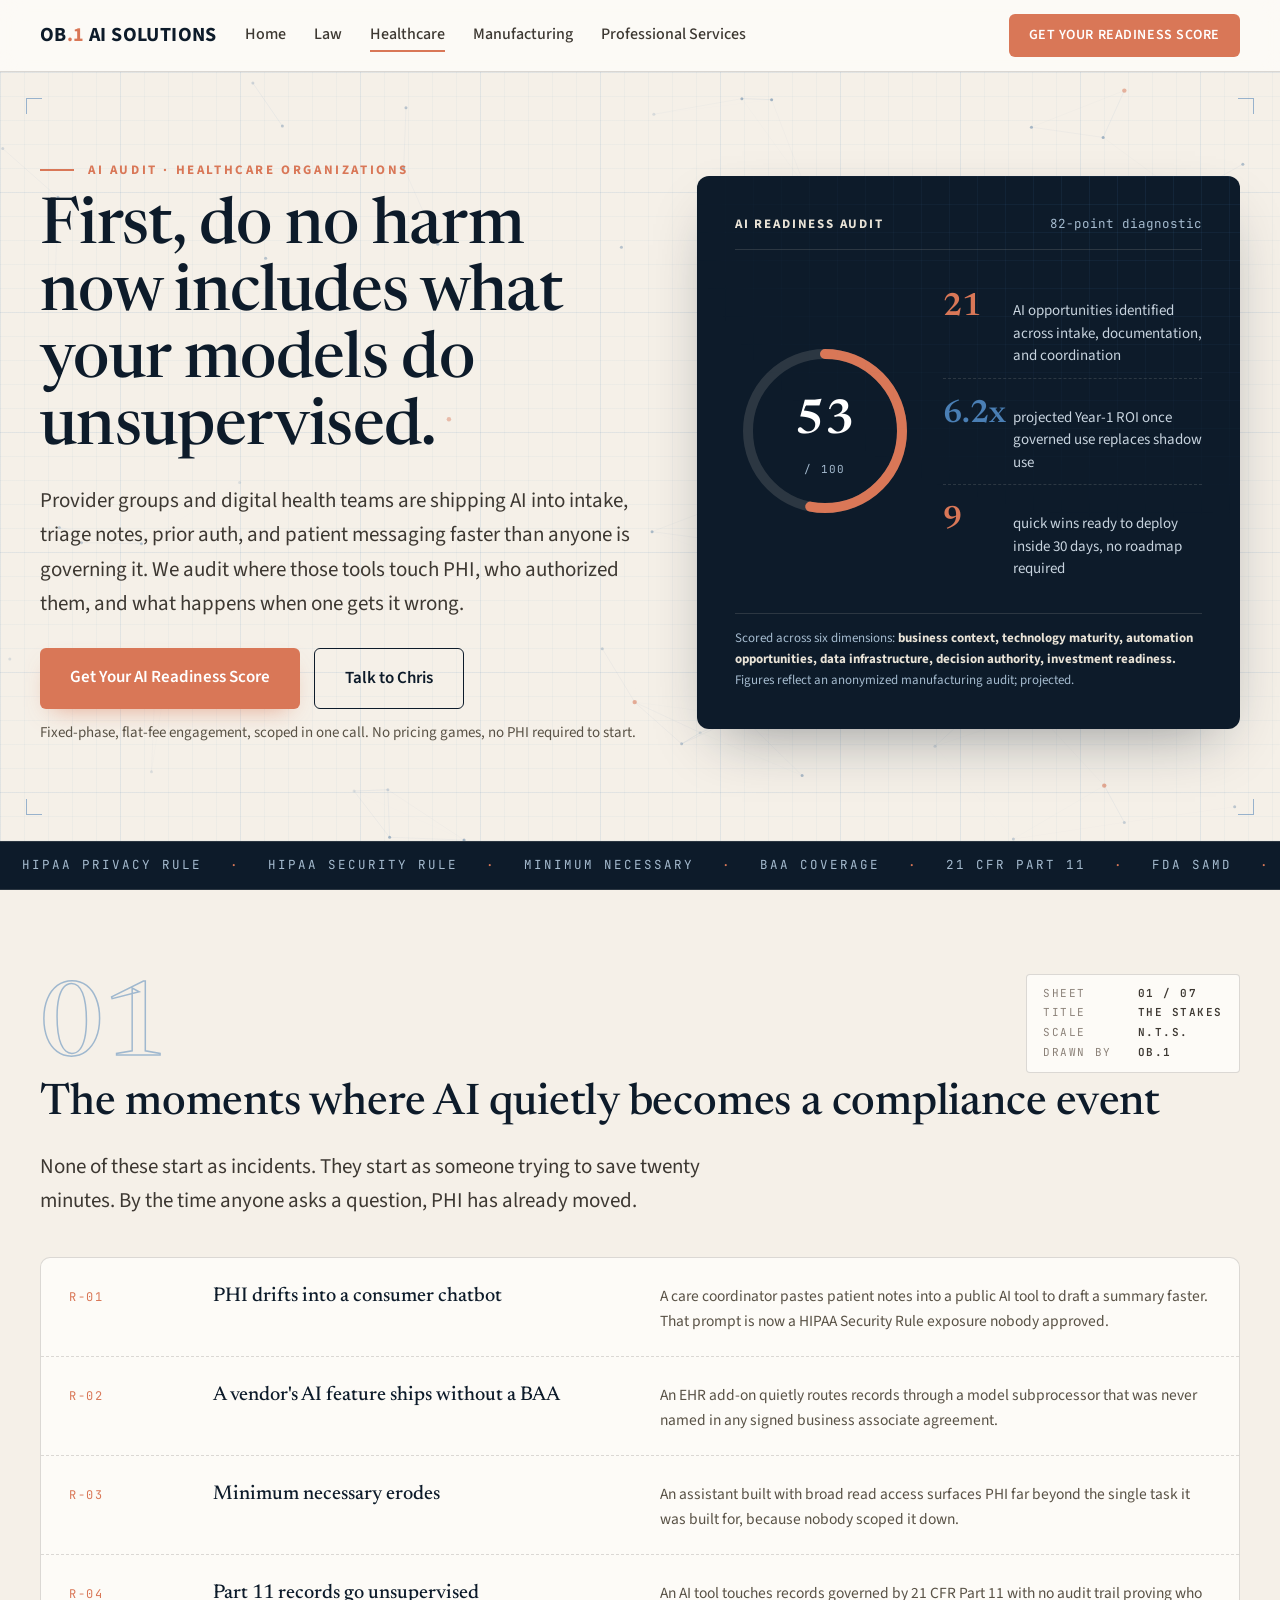
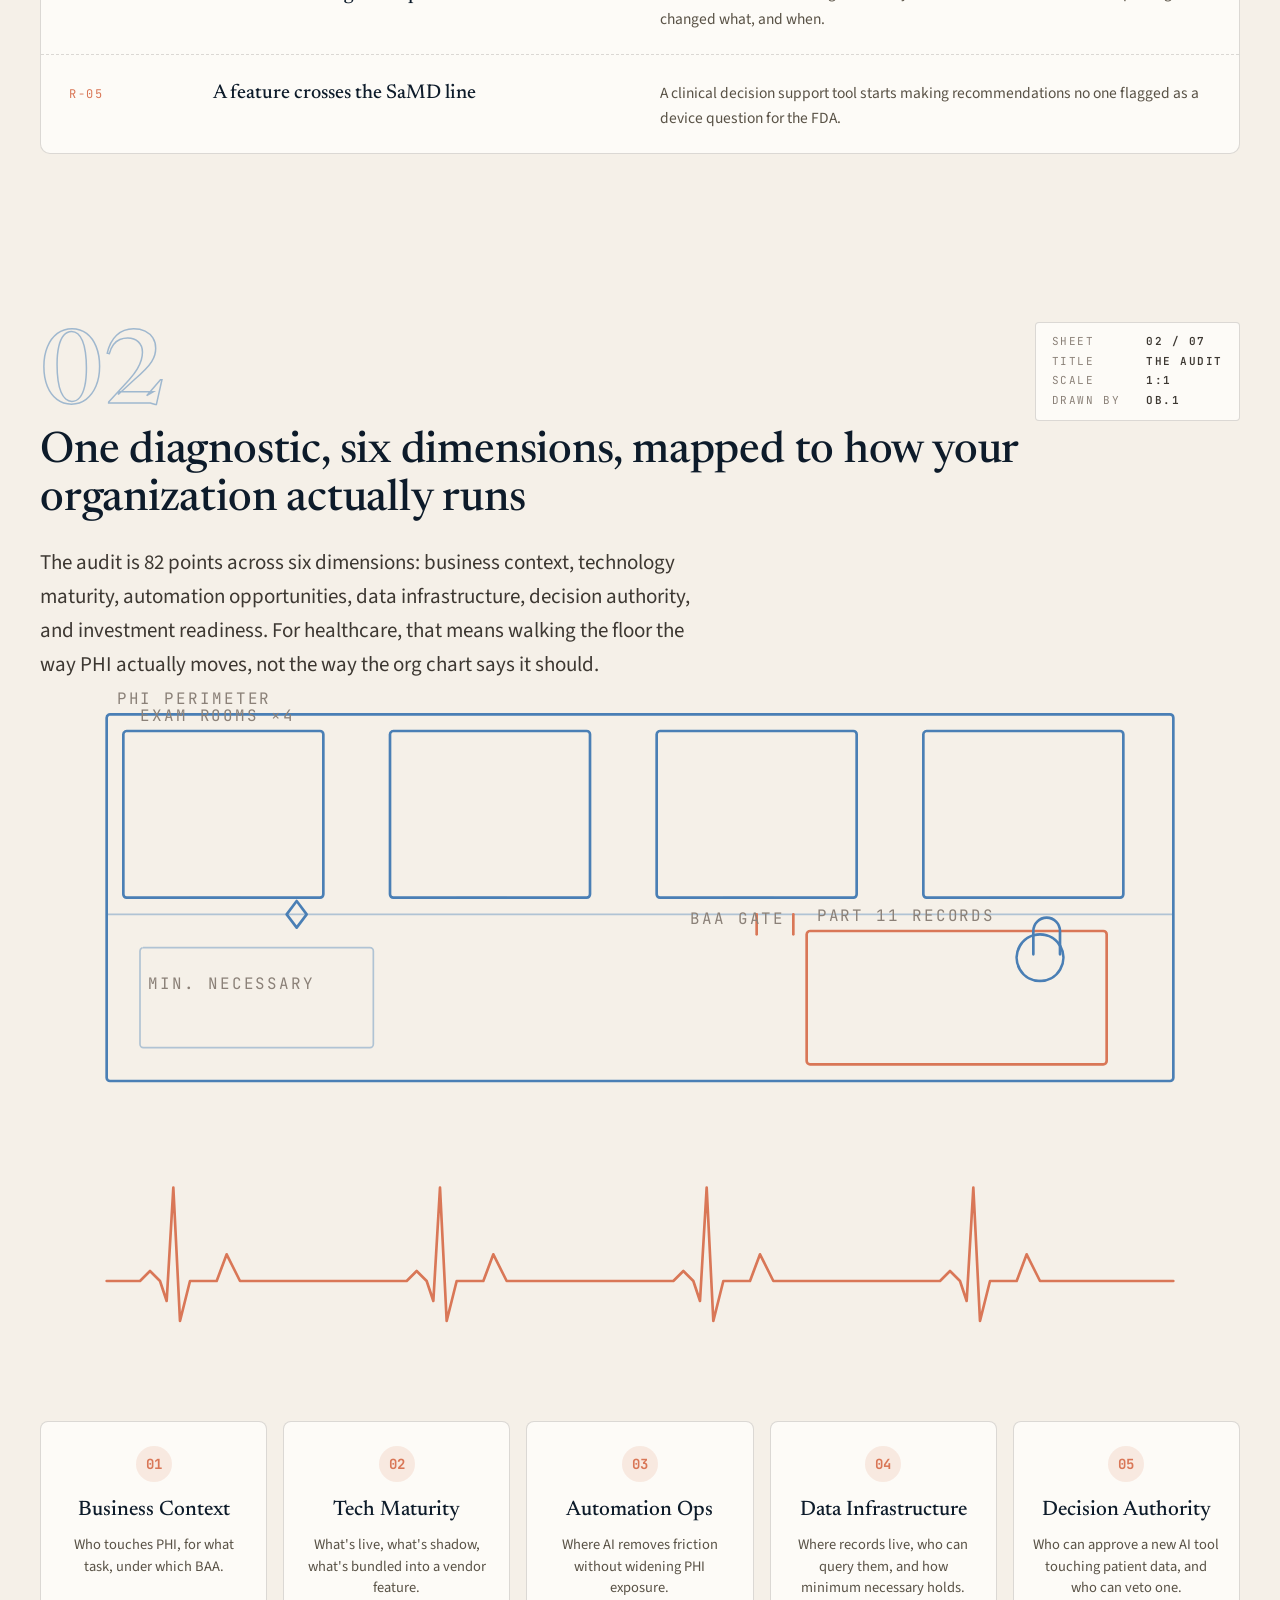
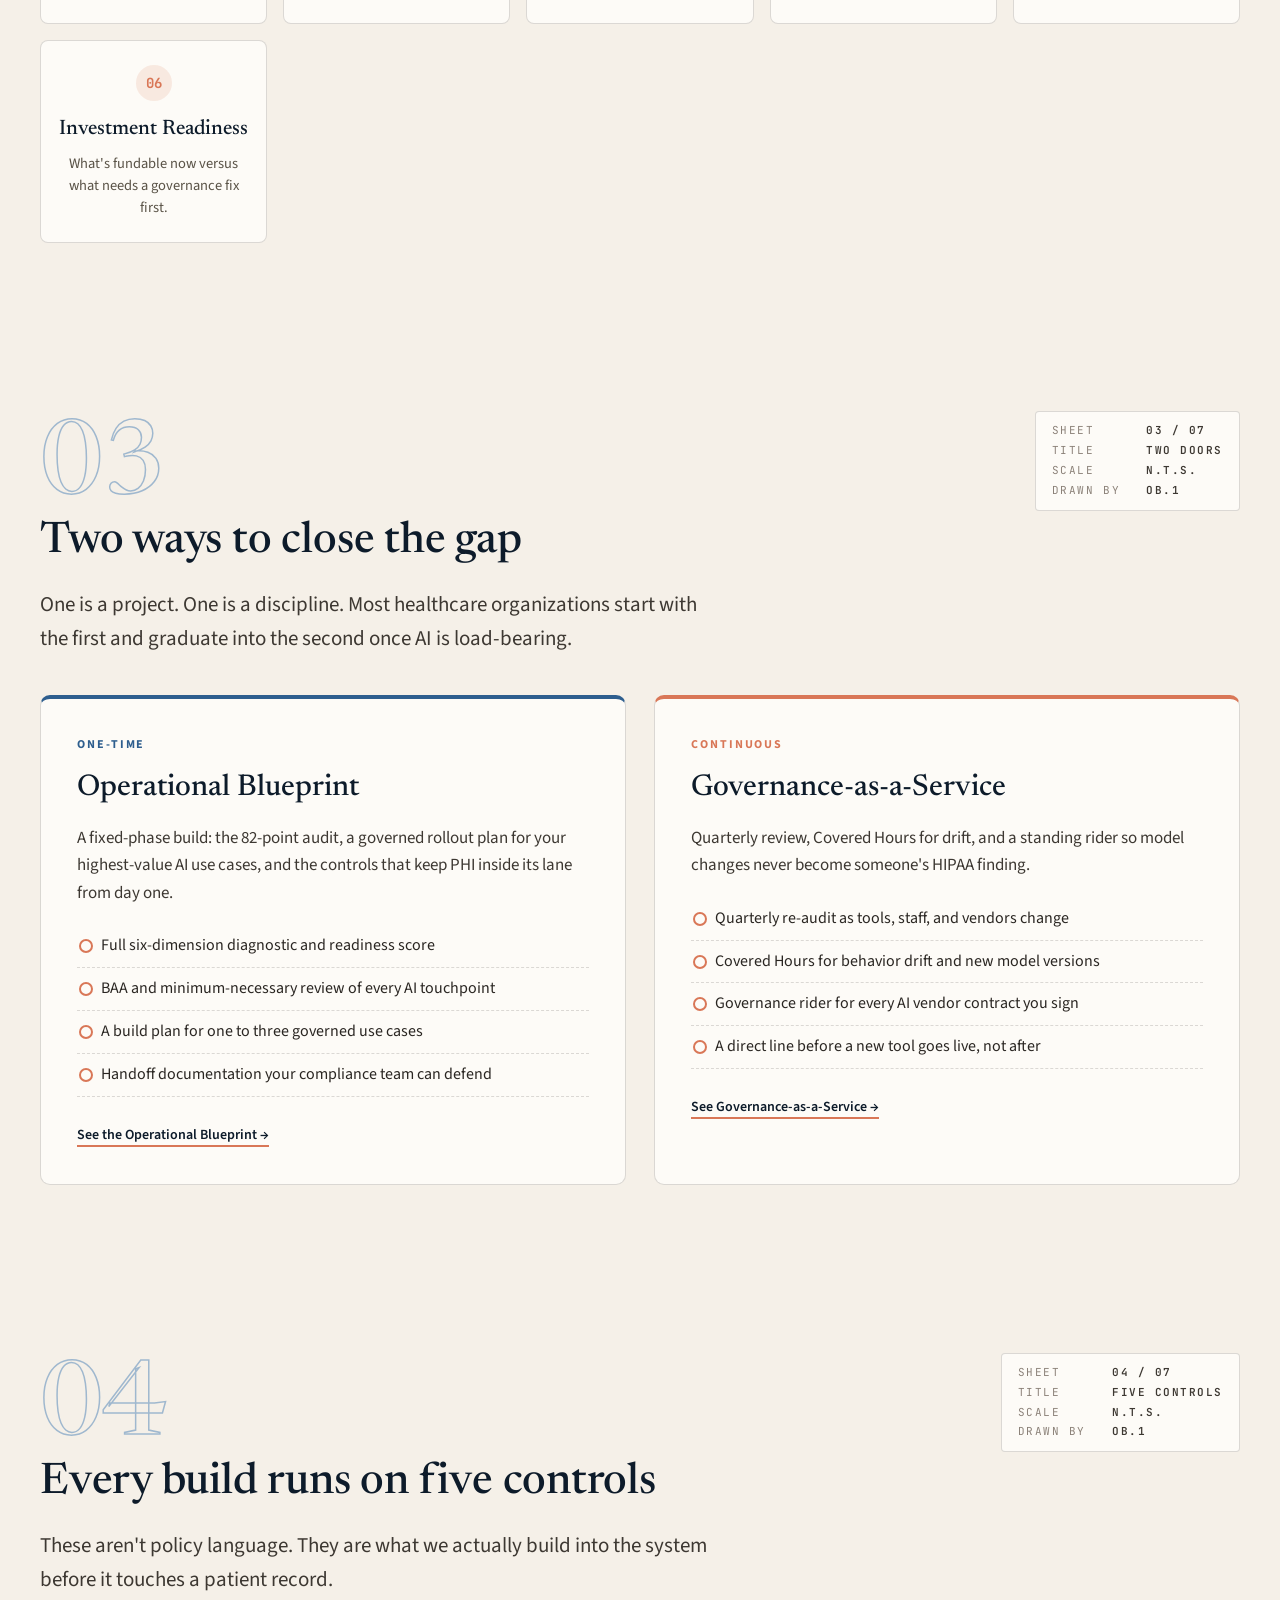
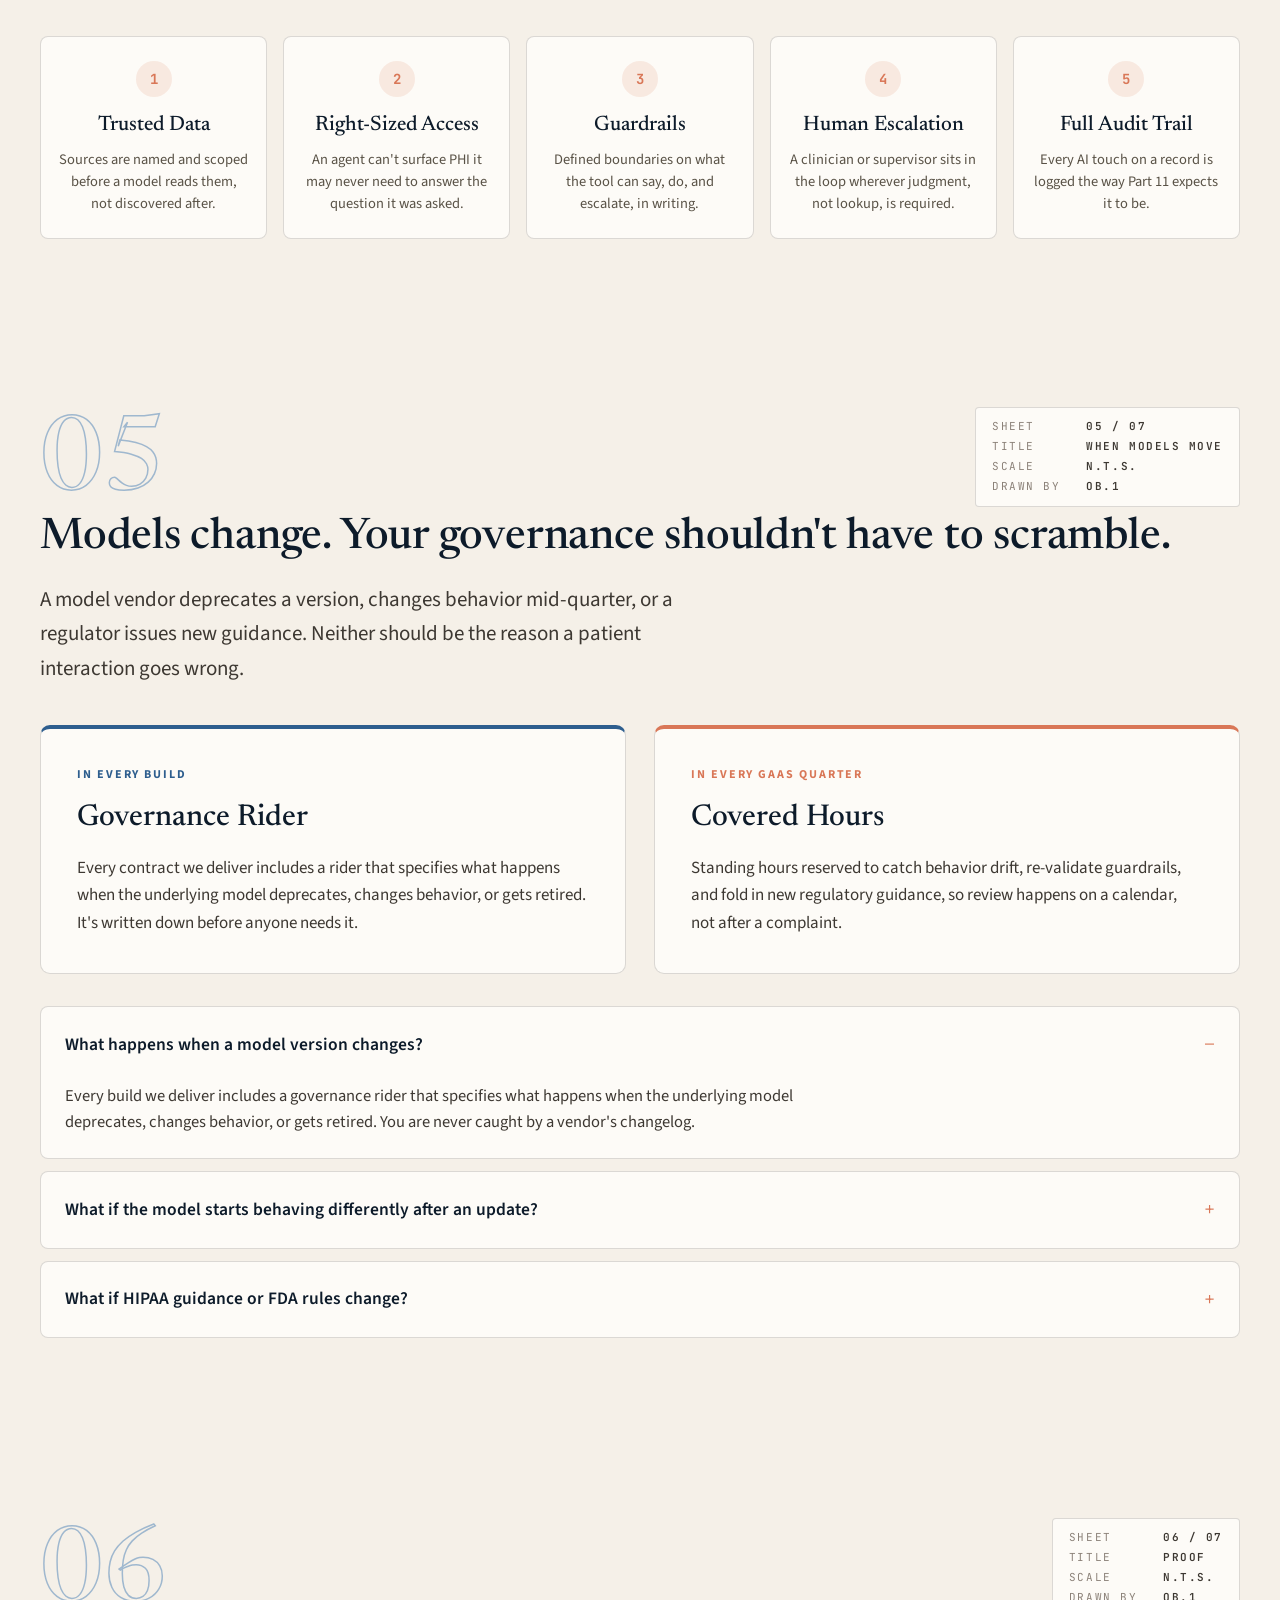
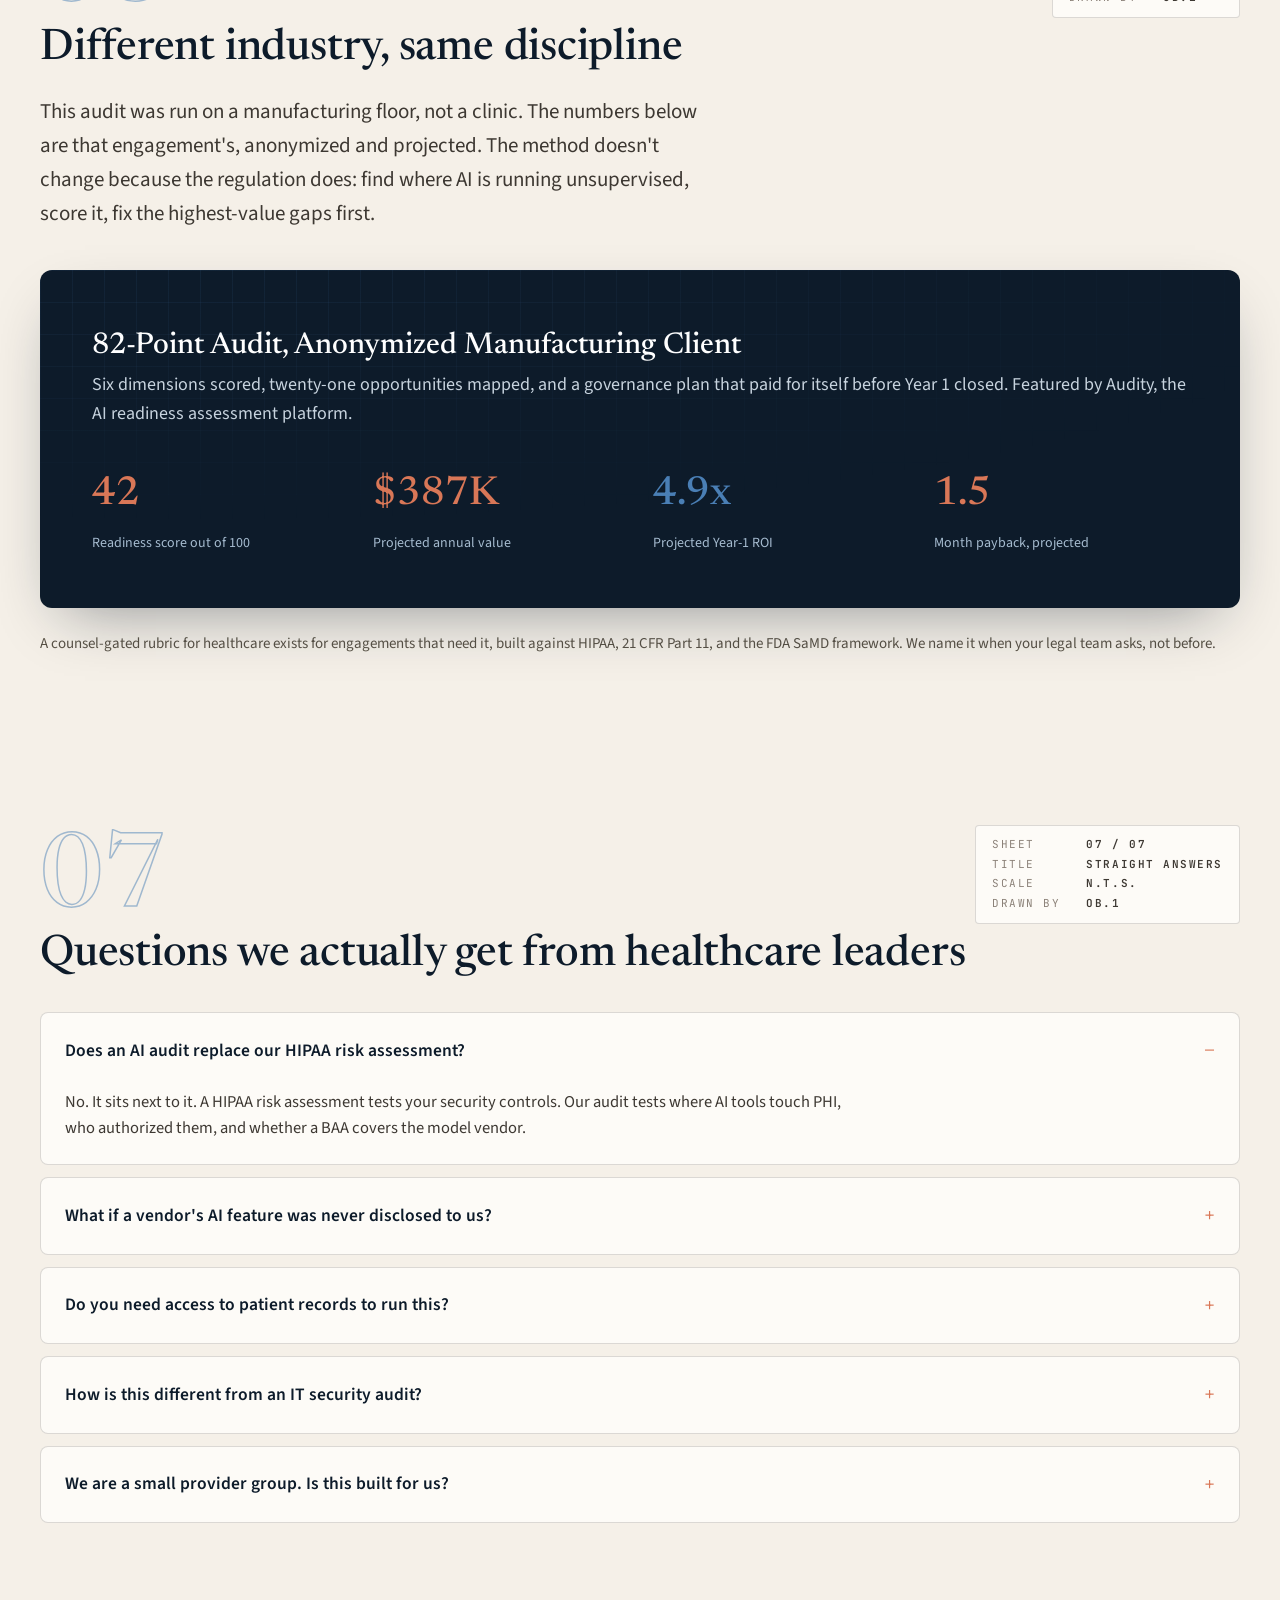
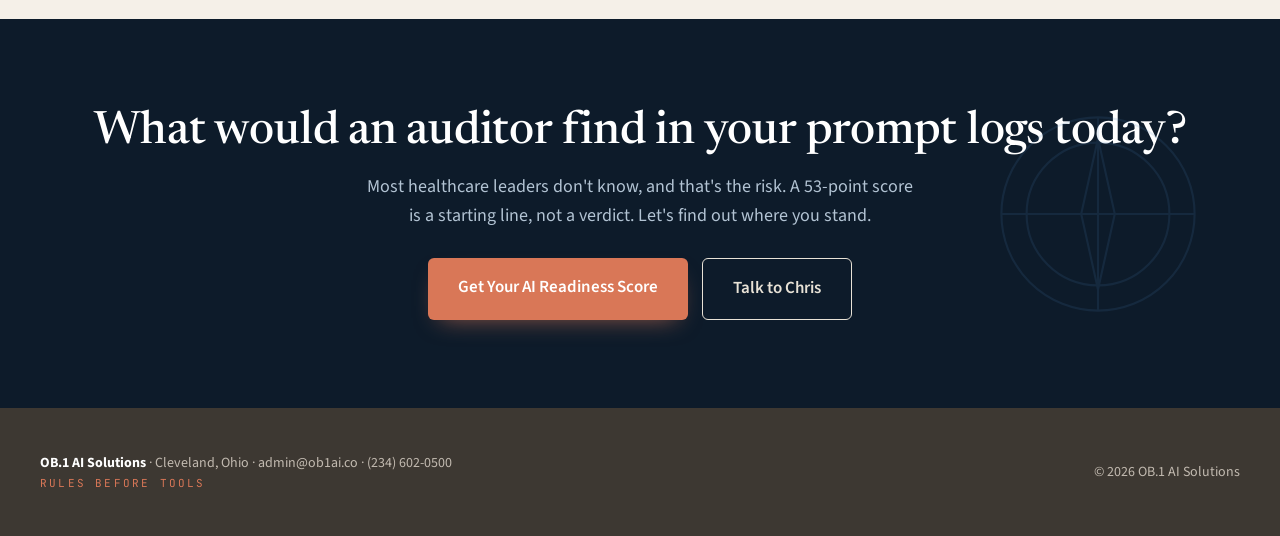
==== site/healthcare.html @ 87b061ee "Add manufacturing and healthcare vertical pages (in progress) Co-Authored-By: Claude Fable 5 <norepl" ====
<!DOCTYPE html>
<html lang="en">
<head>
<meta charset="UTF-8">
<meta name="viewport" content="width=device-width, initial-scale=1">
<title>AI Audit for Healthcare Organizations | OB.1 AI Solutions · Rules Before Tools</title>
<meta name="description" content="AI audit for healthcare organizations and digital health teams. A HIPAA-aware governance diagnostic that finds where AI touches PHI before regulators do.">
<link rel="canonical" href="https://ob1ai.co/healthcare">
<meta property="og:title" content="AI Audit for Healthcare Organizations | OB.1 AI Solutions">
<meta property="og:description" content="A HIPAA-aware AI governance diagnostic for provider groups and digital health teams. Rules before tools.">
<meta property="og:type" content="website">
<meta property="og:url" content="https://ob1ai.co/healthcare">
<meta name="twitter:card" content="summary">
<meta name="twitter:title" content="AI Audit for Healthcare Organizations | OB.1 AI Solutions">
<meta name="twitter:description" content="A HIPAA-aware AI governance diagnostic for provider groups and digital health teams. Rules before tools.">
<link rel="preconnect" href="https://fonts.googleapis.com">
<link rel="preconnect" href="https://fonts.gstatic.com" crossorigin>
<link href="https://fonts.googleapis.com/css2?family=Source+Sans+3:wght@400;500;600;700&family=Newsreader:ital,opsz,wght@0,6..72,400;0,6..72,500;0,6..72,600;1,6..72,400&family=JetBrains+Mono:wght@400;500&display=swap" rel="stylesheet">
<link rel="stylesheet" href="css/ob1.css">
<noscript><style>.reveal{opacity:1;transform:none}</style></noscript>
<script type="application/ld+json">
{
  "@context": "https://schema.org",
  "@type": "ProfessionalService",
  "name": "OB.1 AI Solutions",
  "description": "AI governance audits and Governance-as-a-Service for healthcare organizations, provider groups, and digital health companies.",
  "url": "https://ob1ai.co/healthcare",
  "email": "admin@ob1ai.co",
  "telephone": "+1-234-602-0500",
  "address": {
    "@type": "PostalAddress",
    "addressLocality": "Cleveland",
    "addressRegion": "OH",
    "addressCountry": "US"
  },
  "areaServed": ["Ohio", "United States"],
  "slogan": "Rules Before Tools"
}
</script>
<script type="application/ld+json">
{
  "@context": "https://schema.org",
  "@type": "FAQPage",
  "mainEntity": [
    {
      "@type": "Question",
      "name": "Does an AI audit replace our HIPAA risk assessment?",
      "acceptedAnswer": {
        "@type": "Answer",
        "text": "No. It sits next to it. A HIPAA risk assessment tests your security controls. Our audit tests where AI tools touch PHI, who authorized them, and whether a BAA covers the model vendor."
      }
    },
    {
      "@type": "Question",
      "name": "What if a vendor's AI feature was never disclosed to us?",
      "acceptedAnswer": {
        "@type": "Answer",
        "text": "More common than you would think. The audit maps every AI touchpoint in your stack, including features bundled into tools you already pay for, so you can see what needs a BAA and what needs to be turned off."
      }
    },
    {
      "@type": "Question",
      "name": "Do you need access to patient records to run this?",
      "acceptedAnswer": {
        "@type": "Answer",
        "text": "No. The audit reviews systems, contracts, and workflows, not patient data itself. Nothing PHI-bearing crosses into our process."
      }
    },
    {
      "@type": "Question",
      "name": "How is this different from an IT security audit?",
      "acceptedAnswer": {
        "@type": "Answer",
        "text": "IT security asks if your systems are locked down. This asks a narrower question: where is AI operating inside those systems, under whose authority, and what happens when it is wrong."
      }
    },
    {
      "@type": "Question",
      "name": "We are a small provider group. Is this built for us?",
      "acceptedAnswer": {
        "@type": "Answer",
        "text": "Yes. Most of our healthcare clients are provider groups and digital health teams under 300 people, not hospital systems. The scope adjusts to your footprint."
      }
    },
    {
      "@type": "Question",
      "name": "What happens when a model version changes?",
      "acceptedAnswer": {
        "@type": "Answer",
        "text": "Every build we deliver includes a governance rider that specifies what happens when the underlying model deprecates, changes behavior, or gets retired. You are never caught by a vendor's changelog."
      }
    },
    {
      "@type": "Question",
      "name": "What if the model starts behaving differently after an update?",
      "acceptedAnswer": {
        "@type": "Answer",
        "text": "Covered Hours are built into every Governance-as-a-Service quarter. Behavior drift gets caught in scheduled review, not by a patient complaint."
      }
    },
    {
      "@type": "Question",
      "name": "What if HIPAA guidance or FDA rules change?",
      "acceptedAnswer": {
        "@type": "Answer",
        "text": "Regulatory shifts, an OCR bulletin, a new FDA SaMD clarification, get folded into your next review cycle so your controls stay current without a special engagement."
      }
    }
  ]
}
</script>
</head>
<body>

<nav class="ob1">
  <div class="wrap">
    <a href="/" class="logo">OB<span>.1</span> AI SOLUTIONS</a>
    <a href="/" class="nl">Home</a>
    <a href="/law" class="nl">Law</a>
    <a href="/healthcare" class="nl" aria-current="page">Healthcare</a>
    <a href="/manufacturing" class="nl">Manufacturing</a>
    <a href="/professional-services" class="nl">Professional Services</a>
    <a href="https://ob1ai.co/services" class="cta">GET YOUR READINESS SCORE</a>
  </div>
</nav>

<div class="rail">
  <a href="#s1" aria-label="The Stakes"></a>
  <a href="#s2" aria-label="The Audit"></a>
  <a href="#s3" aria-label="Two Doors"></a>
  <a href="#s4" aria-label="Five Controls"></a>
  <a href="#s5" aria-label="When Models Move"></a>
  <a href="#s6" aria-label="Proof"></a>
  <a href="#s7" aria-label="Straight Answers"></a>
</div>

<header class="hero grid-bg" id="top">
  <canvas class="hero-canvas" data-density="1"></canvas>
  <div class="cropmarks" aria-hidden="true"><i></i><i></i><i></i><i></i></div>
  <div class="wrap">
    <div class="reveal">
      <div class="eyebrow">AI Audit · Healthcare Organizations</div>
      <h1>First, do no harm now includes what your models do unsupervised.</h1>
      <p class="lede">Provider groups and digital health teams are shipping AI into intake, triage
      notes, prior auth, and patient messaging faster than anyone is governing it. We audit where
      those tools touch PHI, who authorized them, and what happens when one gets it wrong.</p>
      <div class="btn-row">
        <a href="https://ob1ai.co/services" class="btn btn-primary">Get Your AI Readiness Score</a>
        <a href="mailto:chris@ob1ai.co" class="btn btn-ghost">Talk to Chris</a>
      </div>
      <p class="micro">Fixed-phase, flat-fee engagement, scoped in one call. No pricing games, no PHI required to start.</p>
    </div>
    <div class="tilt-wrap reveal d2">
      <div class="scorecard tilt">
        <div class="tilt-inner-pop">
          <div class="sc-head">
            <b>AI Readiness Audit</b>
            <span>82-point diagnostic</span>
          </div>
          <div class="dial-row">
            <div class="dial">
              <svg viewBox="0 0 180 180" width="180" height="180">
                <circle cx="90" cy="90" r="77" fill="none" stroke="rgba(232,226,214,.14)" stroke-width="10"></circle>
                <circle class="dial-arc" data-score="53" cx="90" cy="90" r="77" fill="none" stroke="#D97757" stroke-width="10" stroke-linecap="round"></circle>
              </svg>
              <div class="num"><b>53</b><i>/ 100</i></div>
            </div>
            <div class="findings">
              <div class="finding"><b data-count="21">0</b><span>AI opportunities identified across intake, documentation, and coordination</span></div>
              <div class="finding blue"><b data-count="6.2" data-decimals="1" data-suffix="x">0</b><span>projected Year-1 ROI once governed use replaces shadow use</span></div>
              <div class="finding"><b data-count="9">0</b><span>quick wins ready to deploy inside 30 days, no roadmap required</span></div>
            </div>
          </div>
          <div class="sc-foot">Scored across six dimensions: <b>business context, technology maturity,
          automation opportunities, data infrastructure, decision authority, investment readiness.</b>
          Figures reflect an anonymized manufacturing audit; projected.</div>
        </div>
      </div>
    </div>
  </div>
</header>

<div class="ticker">
  <div class="ticker-track">
    <div class="ticker-seq">
      <span>HIPAA PRIVACY RULE</span><em>·</em>
      <span>HIPAA SECURITY RULE</span><em>·</em>
      <span>MINIMUM NECESSARY</span><em>·</em>
      <span>BAA COVERAGE</span><em>·</em>
      <span>21 CFR PART 11</span><em>·</em>
      <span>FDA SaMD</span><em>·</em>
      <span>OCR ENFORCEMENT</span><em>·</em>
      <span>PATIENT TRUST</span><em>·</em>
    </div>
    <div class="ticker-seq">
      <span>HIPAA PRIVACY RULE</span><em>·</em>
      <span>HIPAA SECURITY RULE</span><em>·</em>
      <span>MINIMUM NECESSARY</span><em>·</em>
      <span>BAA COVERAGE</span><em>·</em>
      <span>21 CFR PART 11</span><em>·</em>
      <span>FDA SaMD</span><em>·</em>
      <span>OCR ENFORCEMENT</span><em>·</em>
      <span>PATIENT TRUST</span><em>·</em>
    </div>
  </div>
</div>

<section id="s1">
  <div class="wrap">
    <div class="sheet-head reveal">
      <div>
        <div class="sheet-no">01</div>
      </div>
      <div class="titleblock">
        <span>SHEET</span><b>01 / 07</b>
        <span>TITLE</span><b>THE STAKES</b>
        <span>SCALE</span><b>N.T.S.</b>
        <span>DRAWN BY</span><b>OB.1</b>
      </div>
    </div>
    <h2 class="reveal">The moments where AI quietly becomes a compliance event</h2>
    <p class="lede reveal d1">None of these start as incidents. They start as someone trying to save
    twenty minutes. By the time anyone asks a question, PHI has already moved.</p>
    <div class="ledger reveal d2">
      <div class="ledger-row">
        <span class="no">R-01</span>
        <b>PHI drifts into a consumer chatbot</b>
        <span>A care coordinator pastes patient notes into a public AI tool to draft a summary faster. That prompt is now a HIPAA Security Rule exposure nobody approved.</span>
      </div>
      <div class="ledger-row">
        <span class="no">R-02</span>
        <b>A vendor's AI feature ships without a BAA</b>
        <span>An EHR add-on quietly routes records through a model subprocessor that was never named in any signed business associate agreement.</span>
      </div>
      <div class="ledger-row">
        <span class="no">R-03</span>
        <b>Minimum necessary erodes</b>
        <span>An assistant built with broad read access surfaces PHI far beyond the single task it was built for, because nobody scoped it down.</span>
      </div>
      <div class="ledger-row">
        <span class="no">R-04</span>
        <b>Part 11 records go unsupervised</b>
        <span>An AI tool touches records governed by 21 CFR Part 11 with no audit trail proving who changed what, and when.</span>
      </div>
      <div class="ledger-row">
        <span class="no">R-05</span>
        <b>A feature crosses the SaMD line</b>
        <span>A clinical decision support tool starts making recommendations no one flagged as a device question for the FDA.</span>
      </div>
    </div>
  </div>
</section>

<section id="s2">
  <div class="wrap">
    <div class="sheet-head reveal">
      <div><div class="sheet-no">02</div></div>
      <div class="titleblock">
        <span>SHEET</span><b>02 / 07</b>
        <span>TITLE</span><b>THE AUDIT</b>
        <span>SCALE</span><b>1:1</b>
        <span>DRAWN BY</span><b>OB.1</b>
      </div>
    </div>
    <h2 class="reveal">One diagnostic, six dimensions, mapped to how your organization actually runs</h2>
    <p class="lede reveal d1">The audit is 82 points across six dimensions: business context,
    technology maturity, automation opportunities, data infrastructure, decision authority, and
    investment readiness. For healthcare, that means walking the floor the way PHI actually moves,
    not the way the org chart says it should.</p>

    <div class="schematic reveal d2" aria-hidden="true" role="img" aria-label="Blueprint diagram of a clinic ward with exam rooms, a records room, a BAA gate, and a continuous patient vitals trace">
      <svg viewBox="0 0 720 420" width="720" height="420">
        <rect class="draw" x="40" y="20" width="640" height="220" rx="2"></rect>
        <line class="draw faint" x1="40" y1="140" x2="680" y2="140"></line>

        <rect class="draw" x="50" y="30" width="120" height="100" rx="2"></rect>
        <rect class="draw" x="210" y="30" width="120" height="100" rx="2"></rect>
        <rect class="draw" x="370" y="30" width="120" height="100" rx="2"></rect>
        <rect class="draw" x="530" y="30" width="120" height="100" rx="2"></rect>

        <line class="draw faint" x1="90" y1="130" x2="120" y2="130"></line>
        <line class="draw faint" x1="250" y1="130" x2="280" y2="130"></line>
        <line class="draw faint" x1="410" y1="130" x2="440" y2="130"></line>
        <line class="draw faint" x1="570" y1="130" x2="600" y2="130"></line>

        <rect class="draw faint" x="60" y="160" width="140" height="60" rx="2"></rect>
        <rect class="draw o" x="460" y="150" width="180" height="80" rx="2"></rect>

        <line class="draw o" x1="430" y1="140" x2="430" y2="152"></line>
        <line class="draw o" x1="452" y1="140" x2="452" y2="152"></line>

        <path class="draw" d="M600,180 a14,14 0 1,1 0.01,0"></path>
        <path class="draw" d="M596,180 v-14 a8,8 0 0,1 16,0 v14" transform="translate(0,-16)"></path>

        <path class="draw" d="M148,140 l6,-8 6,8 -6,8 z"></path>

        <path class="draw o" d="M40,360 L60,360 L66,354 L72,360 L76,372 L80,304 L84,384 L90,360 L106,360 L112,344 L120,360 L200,360
          L220,360 L226,354 L232,360 L236,372 L240,304 L244,384 L250,360 L266,360 L272,344 L280,360 L360,360
          L380,360 L386,354 L392,360 L396,372 L400,304 L404,384 L410,360 L426,360 L432,344 L440,360 L520,360
          L540,360 L546,354 L552,360 L556,372 L560,304 L564,384 L570,360 L586,360 L592,344 L600,360 L680,360"></path>

        <text x="46" y="14">PHI PERIMETER</text>
        <text x="60" y="24">EXAM ROOMS ×4</text>
        <text x="65" y="185">MIN. NECESSARY</text>
        <text x="390" y="146">BAA GATE</text>
        <text x="466" y="144">PART 11 RECORDS</text>
        <text x="40" y="398">CONTINUOUS PATIENT DATA TRACE</text>
      </svg>
    </div>

    <div class="controls reveal d3">
      <div class="control"><div class="dot">01</div><b>Business Context</b><span>Who touches PHI, for what task, under which BAA.</span></div>
      <div class="control"><div class="dot">02</div><b>Tech Maturity</b><span>What's live, what's shadow, what's bundled into a vendor feature.</span></div>
      <div class="control"><div class="dot">03</div><b>Automation Ops</b><span>Where AI removes friction without widening PHI exposure.</span></div>
      <div class="control"><div class="dot">04</div><b>Data Infrastructure</b><span>Where records live, who can query them, and how minimum necessary holds.</span></div>
      <div class="control"><div class="dot">05</div><b>Decision Authority</b><span>Who can approve a new AI tool touching patient data, and who can veto one.</span></div>
      <div class="control"><div class="dot">06</div><b>Investment Readiness</b><span>What's fundable now versus what needs a governance fix first.</span></div>
    </div>
  </div>
</section>

<section id="s3">
  <div class="wrap">
    <div class="sheet-head reveal">
      <div><div class="sheet-no">03</div></div>
      <div class="titleblock">
        <span>SHEET</span><b>03 / 07</b>
        <span>TITLE</span><b>TWO DOORS</b>
        <span>SCALE</span><b>N.T.S.</b>
        <span>DRAWN BY</span><b>OB.1</b>
      </div>
    </div>
    <h2 class="reveal">Two ways to close the gap</h2>
    <p class="lede reveal d1">One is a project. One is a discipline. Most healthcare organizations
    start with the first and graduate into the second once AI is load-bearing.</p>
    <div class="doors reveal d2">
      <div class="door">
        <div class="tag">One-Time</div>
        <h3>Operational Blueprint</h3>
        <p>A fixed-phase build: the 82-point audit, a governed rollout plan for your highest-value AI
        use cases, and the controls that keep PHI inside its lane from day one.</p>
        <ul>
          <li>Full six-dimension diagnostic and readiness score</li>
          <li>BAA and minimum-necessary review of every AI touchpoint</li>
          <li>A build plan for one to three governed use cases</li>
          <li>Handoff documentation your compliance team can defend</li>
        </ul>
        <a href="https://ob1ai.co/services" class="more">See the Operational Blueprint →</a>
      </div>
      <div class="door gaas">
        <div class="tag">Continuous</div>
        <h3>Governance-as-a-Service</h3>
        <p>Quarterly review, Covered Hours for drift, and a standing rider so model changes never
        become someone's HIPAA finding.</p>
        <ul>
          <li>Quarterly re-audit as tools, staff, and vendors change</li>
          <li>Covered Hours for behavior drift and new model versions</li>
          <li>Governance rider for every AI vendor contract you sign</li>
          <li>A direct line before a new tool goes live, not after</li>
        </ul>
        <a href="https://ob1ai.co/services" class="more">See Governance-as-a-Service →</a>
      </div>
    </div>
  </div>
</section>

<section id="s4">
  <div class="wrap">
    <div class="sheet-head reveal">
      <div><div class="sheet-no">04</div></div>
      <div class="titleblock">
        <span>SHEET</span><b>04 / 07</b>
        <span>TITLE</span><b>FIVE CONTROLS</b>
        <span>SCALE</span><b>N.T.S.</b>
        <span>DRAWN BY</span><b>OB.1</b>
      </div>
    </div>
    <h2 class="reveal">Every build runs on five controls</h2>
    <p class="lede reveal d1">These aren't policy language. They are what we actually build into the
    system before it touches a patient record.</p>
    <div class="controls reveal d2">
      <div class="control"><div class="dot">1</div><b>Trusted Data</b><span>Sources are named and scoped before a model reads them, not discovered after.</span></div>
      <div class="control"><div class="dot">2</div><b>Right-Sized Access</b><span>An agent can't surface PHI it may never need to answer the question it was asked.</span></div>
      <div class="control"><div class="dot">3</div><b>Guardrails</b><span>Defined boundaries on what the tool can say, do, and escalate, in writing.</span></div>
      <div class="control"><div class="dot">4</div><b>Human Escalation</b><span>A clinician or supervisor sits in the loop wherever judgment, not lookup, is required.</span></div>
      <div class="control"><div class="dot">5</div><b>Full Audit Trail</b><span>Every AI touch on a record is logged the way Part 11 expects it to be.</span></div>
    </div>
  </div>
</section>

<section id="s5">
  <div class="wrap">
    <div class="sheet-head reveal">
      <div><div class="sheet-no">05</div></div>
      <div class="titleblock">
        <span>SHEET</span><b>05 / 07</b>
        <span>TITLE</span><b>WHEN MODELS MOVE</b>
        <span>SCALE</span><b>N.T.S.</b>
        <span>DRAWN BY</span><b>OB.1</b>
      </div>
    </div>
    <h2 class="reveal">Models change. Your governance shouldn't have to scramble.</h2>
    <p class="lede reveal d1">A model vendor deprecates a version, changes behavior mid-quarter, or
    a regulator issues new guidance. Neither should be the reason a patient interaction goes wrong.</p>
    <div class="doors reveal d2">
      <div class="door">
        <div class="tag">In Every Build</div>
        <h3>Governance Rider</h3>
        <p>Every contract we deliver includes a rider that specifies what happens when the
        underlying model deprecates, changes behavior, or gets retired. It's written down before
        anyone needs it.</p>
      </div>
      <div class="door gaas">
        <div class="tag">In Every GaaS Quarter</div>
        <h3>Covered Hours</h3>
        <p>Standing hours reserved to catch behavior drift, re-validate guardrails, and fold in new
        regulatory guidance, so review happens on a calendar, not after a complaint.</p>
      </div>
    </div>
    <div class="reveal d3" style="margin-top:32px">
      <details class="faq" open>
        <summary>What happens when a model version changes?</summary>
        <p>Every build we deliver includes a governance rider that specifies what happens when the
        underlying model deprecates, changes behavior, or gets retired. You are never caught by a
        vendor's changelog.</p>
      </details>
      <details class="faq">
        <summary>What if the model starts behaving differently after an update?</summary>
        <p>Covered Hours are built into every Governance-as-a-Service quarter. Behavior drift gets
        caught in scheduled review, not by a patient complaint.</p>
      </details>
      <details class="faq">
        <summary>What if HIPAA guidance or FDA rules change?</summary>
        <p>Regulatory shifts, an OCR bulletin, a new FDA SaMD clarification, get folded into your
        next review cycle so your controls stay current without a special engagement.</p>
      </details>
    </div>
  </div>
</section>

<section id="s6">
  <div class="wrap">
    <div class="sheet-head reveal">
      <div><div class="sheet-no">06</div></div>
      <div class="titleblock">
        <span>SHEET</span><b>06 / 07</b>
        <span>TITLE</span><b>PROOF</b>
        <span>SCALE</span><b>N.T.S.</b>
        <span>DRAWN BY</span><b>OB.1</b>
      </div>
    </div>
    <h2 class="reveal">Different industry, same discipline</h2>
    <p class="lede reveal d1">This audit was run on a manufacturing floor, not a clinic. The
    numbers below are that engagement's, anonymized and projected. The method doesn't change
    because the regulation does: find where AI is running unsupervised, score it, fix the highest-value gaps first.</p>
    <div class="case-panel reveal d2">
      <div class="grid-veil" aria-hidden="true"></div>
      <h3>82-Point Audit, Anonymized Manufacturing Client</h3>
      <p>Six dimensions scored, twenty-one opportunities mapped, and a governance plan that paid
      for itself before Year 1 closed. Featured by Audity, the AI readiness assessment platform.</p>
      <div class="case-stats">
        <div><b data-count="53">0</b><span>Readiness score out of 100</span></div>
        <div><b data-count="487" data-prefix="$" data-suffix="K">0</b><span>Projected annual value</span></div>
        <div class="bl"><b data-count="6.2" data-decimals="1" data-suffix="x">0</b><span>Projected Year-1 ROI</span></div>
        <div><b data-count="1.9" data-decimals="1">0</b><span>Month payback, projected</span></div>
      </div>
    </div>
    <p class="micro reveal d3" style="margin-top:24px">A counsel-gated rubric for healthcare exists
    for engagements that need it, built against HIPAA, 21 CFR Part 11, and the FDA SaMD framework.
    We name it when your legal team asks, not before.</p>
  </div>
</section>

<section id="s7">
  <div class="wrap">
    <div class="sheet-head reveal">
      <div><div class="sheet-no">07</div></div>
      <div class="titleblock">
        <span>SHEET</span><b>07 / 07</b>
        <span>TITLE</span><b>STRAIGHT ANSWERS</b>
        <span>SCALE</span><b>N.T.S.</b>
        <span>DRAWN BY</span><b>OB.1</b>
      </div>
    </div>
    <h2 class="reveal">Questions we actually get from healthcare leaders</h2>
    <div class="reveal d1" style="margin-top:32px">
      <details class="faq" open>
        <summary>Does an AI audit replace our HIPAA risk assessment?</summary>
        <p>No. It sits next to it. A HIPAA risk assessment tests your security controls. Our audit
        tests where AI tools touch PHI, who authorized them, and whether a BAA covers the model
        vendor.</p>
      </details>
      <details class="faq">
        <summary>What if a vendor's AI feature was never disclosed to us?</summary>
        <p>More common than you would think. The audit maps every AI touchpoint in your stack,
        including features bundled into tools you already pay for, so you can see what needs a BAA
        and what needs to be turned off.</p>
      </details>
      <details class="faq">
        <summary>Do you need access to patient records to run this?</summary>
        <p>No. The audit reviews systems, contracts, and workflows, not patient data itself.
        Nothing PHI-bearing crosses into our process.</p>
      </details>
      <details class="faq">
        <summary>How is this different from an IT security audit?</summary>
        <p>IT security asks if your systems are locked down. This asks a narrower question: where
        is AI operating inside those systems, under whose authority, and what happens when it is
        wrong.</p>
      </details>
      <details class="faq">
        <summary>We are a small provider group. Is this built for us?</summary>
        <p>Yes. Most of our healthcare clients are provider groups and digital health teams under
        300 people, not hospital systems. The scope adjusts to your footprint.</p>
      </details>
    </div>
  </div>
</section>

<section class="cta-band grid-bg on-dark">
  <svg class="compass" viewBox="0 0 100 100" aria-hidden="true">
    <circle cx="50" cy="50" r="46" fill="none" stroke="#4A7FB5" stroke-width="1"></circle>
    <circle cx="50" cy="50" r="34" fill="none" stroke="#4A7FB5" stroke-width="1"></circle>
    <line x1="50" y1="4" x2="50" y2="96" stroke="#4A7FB5" stroke-width="1"></line>
    <line x1="4" y1="50" x2="96" y2="50" stroke="#4A7FB5" stroke-width="1"></line>
    <path d="M50,14 L58,50 L50,86 L42,50 Z" fill="none" stroke="#4A7FB5" stroke-width="1"></path>
  </svg>
  <div class="wrap">
    <h2 class="reveal">What would an auditor find in your prompt logs today?</h2>
    <p class="reveal d1">Most healthcare leaders don't know, and that's the risk. A 53-point score
    is a starting line, not a verdict. Let's find out where you stand.</p>
    <div class="btn-row reveal d2">
      <a href="https://ob1ai.co/services" class="btn btn-primary">Get Your AI Readiness Score</a>
      <a href="mailto:chris@ob1ai.co" class="btn btn-ghost">Talk to Chris</a>
    </div>
  </div>
</section>

<footer class="ob1">
  <div class="wrap">
    <div>
      <b>OB.1 AI Solutions</b> · Cleveland, Ohio · <a href="mailto:admin@ob1ai.co">admin@ob1ai.co</a> · <a href="tel:+12346020500">(234) 602-0500</a>
      <div class="foot-tag">RULES BEFORE TOOLS</div>
    </div>
    <div>© 2026 OB.1 AI Solutions</div>
  </div>
</footer>

<script src="js/ob1.js" defer></script>
</body>
</html>
---- site/css/ob1.css ----
/* ==========================================================================
   OB.1 AI SOLUTIONS · Architectural Blueprint Design System · v1.0
   Vertical landing pages: Law · Professional Services · Manufacturing · Healthcare
   Canvas: parchment. Structure: blueprint navy. Accent: sunset orange (<=15%).
   Type: Newsreader (display serif) · Source Sans 3 (UI/body) · JetBrains Mono (drafting annotations)
   ========================================================================== */

:root{
  --parchment:#F5F0E8;
  --paper:#FDFBF7;
  --cream:#E8DFD0;
  --navy:#0D1B2A;
  --navy-2:#1B3A5C;
  --blue:#2E5E8E;
  --line:#4A7FB5;
  --orange:#D97757;
  --amber:#E09070;
  --charcoal:#3D3832;
  --stone:#8B8178;
  --ink:#2A2622;
  --hairline:rgba(61,56,50,.18);
  --hairline-d:rgba(232,226,214,.14);
  --t-on-navy:#E8E2D6;
  --t-on-navy-dim:#a5bbcf;
  --serif:'Newsreader',Georgia,serif;
  --sans:'Source Sans 3','Helvetica Neue',Arial,sans-serif;
  --mono:'JetBrains Mono','Fira Code',Consolas,monospace;
  --shadow-card:0 24px 60px -24px rgba(13,27,42,.45);
  --shadow-soft:0 2px 8px rgba(13,27,42,.12);
  --ease-out:cubic-bezier(.2,.7,.2,1);
  --maxw:1280px;
}

*{margin:0;padding:0;box-sizing:border-box}
html{scroll-behavior:smooth}
body{
  font-family:var(--sans);
  background:var(--parchment);
  color:var(--ink);
  line-height:1.62;
  font-size:18px;
  overflow-x:hidden;
  -webkit-font-smoothing:antialiased;
}
img,svg,canvas{max-width:100%;display:block}
a{color:inherit}
::selection{background:rgba(217,119,87,.28)}

.serif{font-family:var(--serif)}
.mono{font-family:var(--mono)}
.wrap{max-width:var(--maxw);margin:0 auto;padding:0 40px}

/* Blueprint grid canvases -------------------------------------------------- */
.grid-bg{
  background-image:
    linear-gradient(rgba(74,127,181,.07) 1px,transparent 1px),
    linear-gradient(90deg,rgba(74,127,181,.07) 1px,transparent 1px),
    linear-gradient(rgba(74,127,181,.045) 1px,transparent 1px),
    linear-gradient(90deg,rgba(74,127,181,.045) 1px,transparent 1px);
  background-size:120px 120px,120px 120px,24px 24px,24px 24px;
}
.dark .grid-bg,.grid-bg.dark{
  background-image:
    linear-gradient(rgba(74,127,181,.14) 1px,transparent 1px),
    linear-gradient(90deg,rgba(74,127,181,.14) 1px,transparent 1px),
    linear-gradient(rgba(74,127,181,.07) 1px,transparent 1px),
    linear-gradient(90deg,rgba(74,127,181,.07) 1px,transparent 1px);
  background-size:120px 120px,120px 120px,24px 24px,24px 24px;
}

/* Type scale --------------------------------------------------------------- */
.eyebrow{
  color:var(--orange);font-size:13px;font-weight:700;letter-spacing:.2em;
  text-transform:uppercase;margin-bottom:14px;display:flex;align-items:center;gap:14px;
}
.eyebrow::before{content:"";width:34px;height:2px;background:var(--orange);flex:none}
h1{font-family:var(--serif);font-weight:500;font-size:clamp(40px,5vw,64px);line-height:1.05;color:var(--navy);letter-spacing:-.01em}
h2{font-family:var(--serif);font-weight:500;font-size:clamp(30px,3.4vw,44px);line-height:1.1;color:var(--navy);margin-bottom:14px;letter-spacing:-.005em}
h3{font-family:var(--serif);font-weight:500;color:var(--navy)}
.lede{font-size:21px;color:var(--charcoal);max-width:680px;margin-top:20px}
.micro{font-size:15px;color:#595246;margin-top:12px}
.dim{font-family:var(--mono);font-size:11.5px;letter-spacing:.1em;color:var(--stone);text-transform:uppercase}

/* Nav ---------------------------------------------------------------------- */
nav.ob1{
  background:rgba(253,251,247,.88);backdrop-filter:blur(12px);-webkit-backdrop-filter:blur(12px);
  border-bottom:1px solid var(--hairline);padding:14px 0;position:sticky;top:0;z-index:90;
}
nav.ob1 .wrap{display:flex;align-items:center;gap:28px}
.logo{font-weight:700;font-size:20px;letter-spacing:.02em;color:var(--navy);text-decoration:none}
.logo span{color:var(--orange)}
nav.ob1 a.nl{color:var(--charcoal);text-decoration:none;font-size:16px;font-weight:500;position:relative}
nav.ob1 a.nl:after{content:"";position:absolute;left:0;bottom:-4px;width:0;height:2px;background:var(--orange);transition:width .28s var(--ease-out)}
nav.ob1 a.nl:hover:after,nav.ob1 a.nl[aria-current]:after{width:100%}
nav.ob1 .cta{margin-left:auto;background:var(--orange);color:#fff;padding:10px 20px;border-radius:6px;font-weight:600;font-size:14px;text-decoration:none;letter-spacing:.04em;transition:background .2s,transform .2s}
nav.ob1 .cta:hover{background:#c4633f;transform:translateY(-1px)}

/* Buttons ------------------------------------------------------------------ */
.btn{display:inline-block;text-decoration:none;font-weight:600;font-size:17px;padding:16px 30px;border-radius:6px;transition:transform .22s var(--ease-out),background .2s,box-shadow .22s}
.btn-primary{background:var(--orange);color:#fff;box-shadow:0 10px 24px -12px rgba(217,119,87,.7)}
.btn-primary:hover{background:#c4633f;transform:translateY(-2px);box-shadow:0 16px 30px -12px rgba(217,119,87,.75)}
.btn-ghost{border:1.5px solid var(--navy);color:var(--navy)}
.btn-ghost:hover{background:rgba(13,27,42,.05);transform:translateY(-2px)}
.on-dark .btn-ghost{border-color:var(--t-on-navy);color:var(--t-on-navy)}
.on-dark .btn-ghost:hover{background:rgba(232,226,214,.08)}
.btn-row{display:flex;gap:14px;margin-top:28px;flex-wrap:wrap}

/* Sections & sheet title-blocks ------------------------------------------- */
section{padding:84px 0;position:relative}
.sheet-head{display:flex;align-items:flex-end;justify-content:space-between;gap:24px;margin-bottom:8px}
.sheet-no{
  font-family:var(--serif);font-weight:500;font-size:clamp(64px,8vw,110px);line-height:.8;
  color:transparent;-webkit-text-stroke:1.5px rgba(74,127,181,.5);user-select:none;flex:none;
}
.dark .sheet-no,.on-dark .sheet-no{-webkit-text-stroke:1.5px rgba(232,226,214,.28)}
.titleblock{
  font-family:var(--mono);font-size:11px;letter-spacing:.14em;text-transform:uppercase;
  color:var(--stone);border:1px solid var(--hairline);border-radius:4px;padding:10px 16px;
  display:grid;grid-template-columns:auto auto;gap:2px 26px;background:var(--paper);
}
.titleblock b{color:var(--charcoal);font-weight:600}
.on-dark .titleblock{border-color:var(--hairline-d);background:rgba(232,226,214,.05);color:var(--t-on-navy-dim)}
.on-dark .titleblock b{color:var(--t-on-navy)}

/* Hero --------------------------------------------------------------------- */
.hero{padding:88px 0 96px;position:relative;overflow:hidden}
.hero .wrap{display:grid;grid-template-columns:1.05fr .95fr;gap:56px;align-items:center;position:relative;z-index:2}
.hero-canvas{position:absolute;inset:0;z-index:1;pointer-events:none}

/* Crop marks (drafting sheet corners) */
.cropmarks{position:absolute;inset:26px;pointer-events:none;z-index:1}
.cropmarks i{position:absolute;width:16px;height:16px;border-color:rgba(74,127,181,.55);border-style:solid;border-width:0}
.cropmarks i:nth-child(1){top:0;left:0;border-top-width:1.5px;border-left-width:1.5px}
.cropmarks i:nth-child(2){top:0;right:0;border-top-width:1.5px;border-right-width:1.5px}
.cropmarks i:nth-child(3){bottom:0;left:0;border-bottom-width:1.5px;border-left-width:1.5px}
.cropmarks i:nth-child(4){bottom:0;right:0;border-bottom-width:1.5px;border-right-width:1.5px}

/* Tilt cards (3D) ---------------------------------------------------------- */
.tilt-wrap{perspective:1200px}
.tilt{transform-style:preserve-3d;transition:transform .5s var(--ease-out);will-change:transform}
.tilt .tilt-inner-pop{transform:translateZ(28px)}

/* Scorecard ---------------------------------------------------------------- */
.scorecard{background:var(--navy);border-radius:12px;padding:38px;color:var(--t-on-navy);box-shadow:var(--shadow-card);position:relative;overflow:hidden}
.scorecard::after{content:"";position:absolute;inset:0;pointer-events:none;background:
  linear-gradient(rgba(74,127,181,.12) 1px,transparent 1px),
  linear-gradient(90deg,rgba(74,127,181,.12) 1px,transparent 1px);
  background-size:28px 28px;mask-image:radial-gradient(120% 90% at 80% 0%,#000 0%,transparent 70%)}
.sc-head{display:flex;justify-content:space-between;align-items:baseline;border-bottom:1px solid var(--hairline-d);padding-bottom:14px;margin-bottom:22px;position:relative;z-index:2}
.sc-head b{font-size:13px;letter-spacing:.14em;text-transform:uppercase}
.sc-head span{font-size:12.5px;color:var(--t-on-navy-dim);font-family:var(--mono)}
.dial-row{display:flex;gap:28px;align-items:center;position:relative;z-index:2}
.dial{position:relative;width:180px;height:180px;flex:none}
.dial svg{transform:rotate(-90deg);overflow:visible}
.dial .num{position:absolute;inset:0;display:flex;flex-direction:column;align-items:center;justify-content:center}
.dial .num b{font-size:48px;font-family:var(--serif);font-weight:600;color:#fff}
.dial .num i{font-style:normal;font-size:11px;letter-spacing:.12em;color:var(--t-on-navy-dim);font-family:var(--mono)}
.findings{flex:1;display:flex;flex-direction:column}
.finding{display:flex;gap:14px;align-items:baseline;padding:10px 0;border-bottom:1px dashed var(--hairline-d)}
.finding:last-child{border-bottom:none}
.finding b{font-family:var(--serif);font-size:32px;font-weight:600;color:var(--orange);min-width:56px}
.finding.blue b{color:var(--line)}
.finding span{font-size:15px;color:#c7d3de;line-height:1.5}
.sc-foot{margin-top:22px;font-size:13px;color:var(--t-on-navy-dim);border-top:1px solid var(--hairline-d);padding-top:14px;position:relative;z-index:2}
.sc-foot b{color:var(--t-on-navy)}

/* Regulatory ticker -------------------------------------------------------- */
.ticker{background:var(--navy);color:var(--t-on-navy-dim);overflow:hidden;padding:13px 0;border-top:1px solid var(--hairline-d);border-bottom:1px solid var(--hairline-d)}
.ticker-track{display:flex;gap:0;width:max-content;animation:tick 46s linear infinite}
.ticker-seq{display:flex;align-items:center;white-space:nowrap;font-family:var(--mono);font-size:12.5px;letter-spacing:.16em;text-transform:uppercase}
.ticker-seq span{padding:0 22px}
.ticker-seq em{font-style:normal;color:var(--orange);padding:0 6px}
@keyframes tick{to{transform:translateX(-50%)}}
.ticker:hover .ticker-track{animation-play-state:paused}

/* Stat band ---------------------------------------------------------------- */
.stat-band{background:var(--navy);color:var(--t-on-navy);padding:48px 0}
.stat-band .wrap{display:grid;grid-template-columns:repeat(3,1fr);gap:32px;text-align:center}
.stat-band b{display:block;font-family:var(--serif);font-size:44px;font-weight:500;color:#fff}
.stat-band .u{color:var(--orange)}
.stat-band span{font-size:16px;color:#b2c3d3}

/* Cards / doors ------------------------------------------------------------ */
.doors{display:grid;grid-template-columns:1fr 1fr;gap:28px;margin-top:40px}
.door{background:var(--paper);border:1px solid var(--hairline);border-top:4px solid var(--blue);border-radius:10px;padding:36px;transition:transform .32s var(--ease-out),box-shadow .32s}
.door:hover{transform:translateY(-6px);box-shadow:0 30px 50px -30px rgba(13,27,42,.4)}
.door.gaas{border-top-color:var(--orange)}
.door .tag{font-size:12px;font-weight:700;letter-spacing:.16em;text-transform:uppercase;color:var(--blue)}
.door.gaas .tag{color:var(--orange)}
.door h3{font-size:30px;margin:10px 0 12px}
.door p{font-size:17px;color:var(--charcoal)}
.door ul{list-style:none;margin:18px 0 22px}
.door li{font-size:16px;padding:8px 0 8px 24px;position:relative;border-bottom:1px dashed var(--hairline)}
.door li::before{content:"";position:absolute;left:2px;top:14px;width:10px;height:10px;border:2px solid var(--orange);border-radius:50%}
.door a.more{color:var(--navy);font-weight:600;font-size:14px;text-decoration:none;border-bottom:2px solid var(--orange)}

/* Controls grid (agentic five) --------------------------------------------- */
.controls{display:grid;grid-template-columns:repeat(5,1fr);gap:16px;margin-top:40px}
.control{background:var(--paper);border:1px solid var(--hairline);border-radius:8px;padding:24px 18px;text-align:center;transition:transform .3s var(--ease-out),border-color .3s}
.control:hover{transform:translateY(-4px);border-color:rgba(217,119,87,.5)}
.control b{display:block;font-family:var(--serif);font-size:21px;font-weight:500;color:var(--navy);margin-bottom:6px}
.control span{font-size:14.5px;color:#595246;line-height:1.5;display:block}
.control .dot{width:36px;height:36px;margin:0 auto 12px;border-radius:50%;background:rgba(217,119,87,.14);display:flex;align-items:center;justify-content:center;color:var(--orange);font-weight:700;font-size:14px;font-family:var(--mono)}

/* Scope / audit ledger rows ------------------------------------------------ */
.ledger{margin-top:40px;border:1px solid var(--hairline);border-radius:10px;overflow:hidden;background:var(--paper)}
.ledger-row{display:grid;grid-template-columns:120px 1fr 1.3fr;gap:24px;padding:22px 28px;border-bottom:1px dashed var(--hairline);align-items:baseline}
.ledger-row:last-child{border-bottom:none}
.ledger-row:hover{background:rgba(74,127,181,.05)}
.ledger-row .no{font-family:var(--mono);font-size:12px;letter-spacing:.14em;color:var(--orange)}
.ledger-row b{font-family:var(--serif);font-size:20px;font-weight:500;color:var(--navy)}
.ledger-row span{font-size:15.5px;color:#595246}

/* Chips -------------------------------------------------------------------- */
.chips{display:flex;flex-wrap:wrap;gap:10px;margin-top:32px}
.chip{background:var(--paper);border:1px solid var(--hairline);border-radius:100px;padding:9px 18px;font-size:14.5px;font-weight:500;color:var(--navy)}
.chip small{color:#595246;font-weight:400}
.chip.hot{border-color:var(--orange);background:rgba(217,119,87,.08)}

/* Quotes / proof ----------------------------------------------------------- */
.quote{background:var(--paper);border:1px solid var(--hairline);border-radius:10px;padding:30px}
.quote p{font-family:var(--serif);font-size:22px;font-style:italic;color:var(--navy);line-height:1.45}

/* Dark proof panel (case study) -------------------------------------------- */
.case-panel{background:var(--navy);color:var(--t-on-navy);border-radius:12px;padding:52px;margin-top:40px;box-shadow:var(--shadow-card);position:relative;overflow:hidden}
.case-panel .grid-veil{position:absolute;inset:0;pointer-events:none;background:
  linear-gradient(rgba(74,127,181,.1) 1px,transparent 1px),linear-gradient(90deg,rgba(74,127,181,.1) 1px,transparent 1px);
  background-size:32px 32px;mask-image:radial-gradient(130% 100% at 15% 0%,#000,transparent 75%)}
.case-panel h3{color:#fff;font-size:30px}
.case-panel p{color:#c7d3de}
.case-stats{display:grid;grid-template-columns:repeat(4,1fr);gap:26px;margin-top:34px;position:relative;z-index:2}
.case-stats b{display:block;font-family:var(--serif);font-size:40px;font-weight:500;color:var(--orange)}
.case-stats .bl b{color:var(--line)}
.case-stats span{font-size:14px;color:var(--t-on-navy-dim)}

/* FAQ ----------------------------------------------------------------------- */
details.faq{background:var(--paper);border:1px solid var(--hairline);border-radius:8px;margin-bottom:12px;overflow:hidden}
details.faq summary{cursor:pointer;padding:20px 24px;font-weight:600;font-size:17.5px;color:var(--navy);list-style:none;display:flex;justify-content:space-between;align-items:center;gap:18px}
details.faq summary::-webkit-details-marker{display:none}
details.faq summary:after{content:"+";font-family:var(--serif);font-size:22px;color:var(--orange);flex:none}
details.faq[open] summary:after{content:"–"}
details.faq p{padding:0 24px 22px;font-size:16.5px;color:var(--charcoal);max-width:840px}

/* CTA band ------------------------------------------------------------------ */
.cta-band{background:var(--navy);color:#fff;text-align:center;padding:88px 0;position:relative;overflow:hidden}
.cta-band h2{color:#fff;font-size:clamp(32px,3.6vw,46px)}
.cta-band p{color:#b2c3d3;max-width:560px;margin:14px auto 0}
.cta-band .btn-row{justify-content:center}
.compass{position:absolute;right:6%;top:50%;width:210px;height:210px;margin-top:-105px;opacity:.14;animation:spin 70s linear infinite;pointer-events:none}
@keyframes spin{to{transform:rotate(360deg)}}

/* Footer -------------------------------------------------------------------- */
footer.ob1{background:var(--charcoal);color:#c2bab0;padding:44px 0;font-size:14px}
footer.ob1 .wrap{display:flex;justify-content:space-between;flex-wrap:wrap;gap:16px;align-items:center}
footer.ob1 b{color:#fff}
footer.ob1 a{color:#c2bab0;text-decoration:none}
footer.ob1 a:hover{color:#fff}
.foot-tag{font-family:var(--mono);font-size:11px;letter-spacing:.2em;text-transform:uppercase;color:var(--orange)}

/* Schematic (SVG blueprint drawings) ---------------------------------------- */
.schematic{position:relative}
.schematic svg{width:100%;height:auto}
.schematic .draw{fill:none;stroke:var(--line);stroke-width:1.6;stroke-linecap:round;stroke-linejoin:round}
.schematic .draw.o{stroke:var(--orange)}
.schematic .draw.faint{stroke:rgba(74,127,181,.4);stroke-width:1}
.schematic text{font-family:var(--mono);font-size:9.5px;letter-spacing:.12em;fill:var(--stone);text-transform:uppercase}
.schematic .lbl-o{fill:var(--orange)}
.on-dark .schematic .draw{stroke:#7fa8cd}
.on-dark .schematic text{fill:var(--t-on-navy-dim)}
/* draw-on-scroll: js sets stroke-dasharray/offset then animates */
.schematic .draw{transition:none}

/* Reveal engine ------------------------------------------------------------- */
.reveal{opacity:0;transform:translateY(26px);transition:opacity .8s var(--ease-out),transform .8s var(--ease-out)}
.reveal.on{opacity:1;transform:none}
.reveal.d1{transition-delay:.08s}.reveal.d2{transition-delay:.16s}.reveal.d3{transition-delay:.24s}
.reveal.d4{transition-delay:.32s}.reveal.d5{transition-delay:.4s}

/* Breadcrumb rail (vertical pages) ------------------------------------------ */
.rail{position:fixed;left:18px;top:50%;transform:translateY(-50%);z-index:80;display:flex;flex-direction:column;gap:14px}
.rail a{width:9px;height:9px;border-radius:50%;border:1.5px solid var(--stone);display:block;transition:background .25s,border-color .25s,transform .25s}
.rail a.on{background:var(--orange);border-color:var(--orange);transform:scale(1.25)}
@media(max-width:1360px){.rail{display:none}}

/* Responsive ---------------------------------------------------------------- */
@media(max-width:980px){
  .hero .wrap{grid-template-columns:1fr}
  .doors,.quotes{grid-template-columns:1fr}
  .controls{grid-template-columns:repeat(2,1fr)}
  .case-stats{grid-template-columns:repeat(2,1fr)}
  .ledger-row{grid-template-columns:70px 1fr;gap:10px}
  .ledger-row span{grid-column:2}
  .stat-band .wrap{grid-template-columns:1fr;gap:22px}
  .sheet-head{flex-direction:column;align-items:flex-start;gap:10px}
  .titleblock{display:none}
  nav.ob1 a.nl{display:none}
  .wrap{padding:0 22px}
  .compass{display:none}
}
@media(prefers-reduced-motion:reduce){
  *,*::before,*::after{animation-duration:.01ms!important;animation-iteration-count:1!important;transition-duration:.01ms!important}
  html{scroll-behavior:auto}
  .reveal{opacity:1;transform:none}
  .ticker-track{animation:none}
}
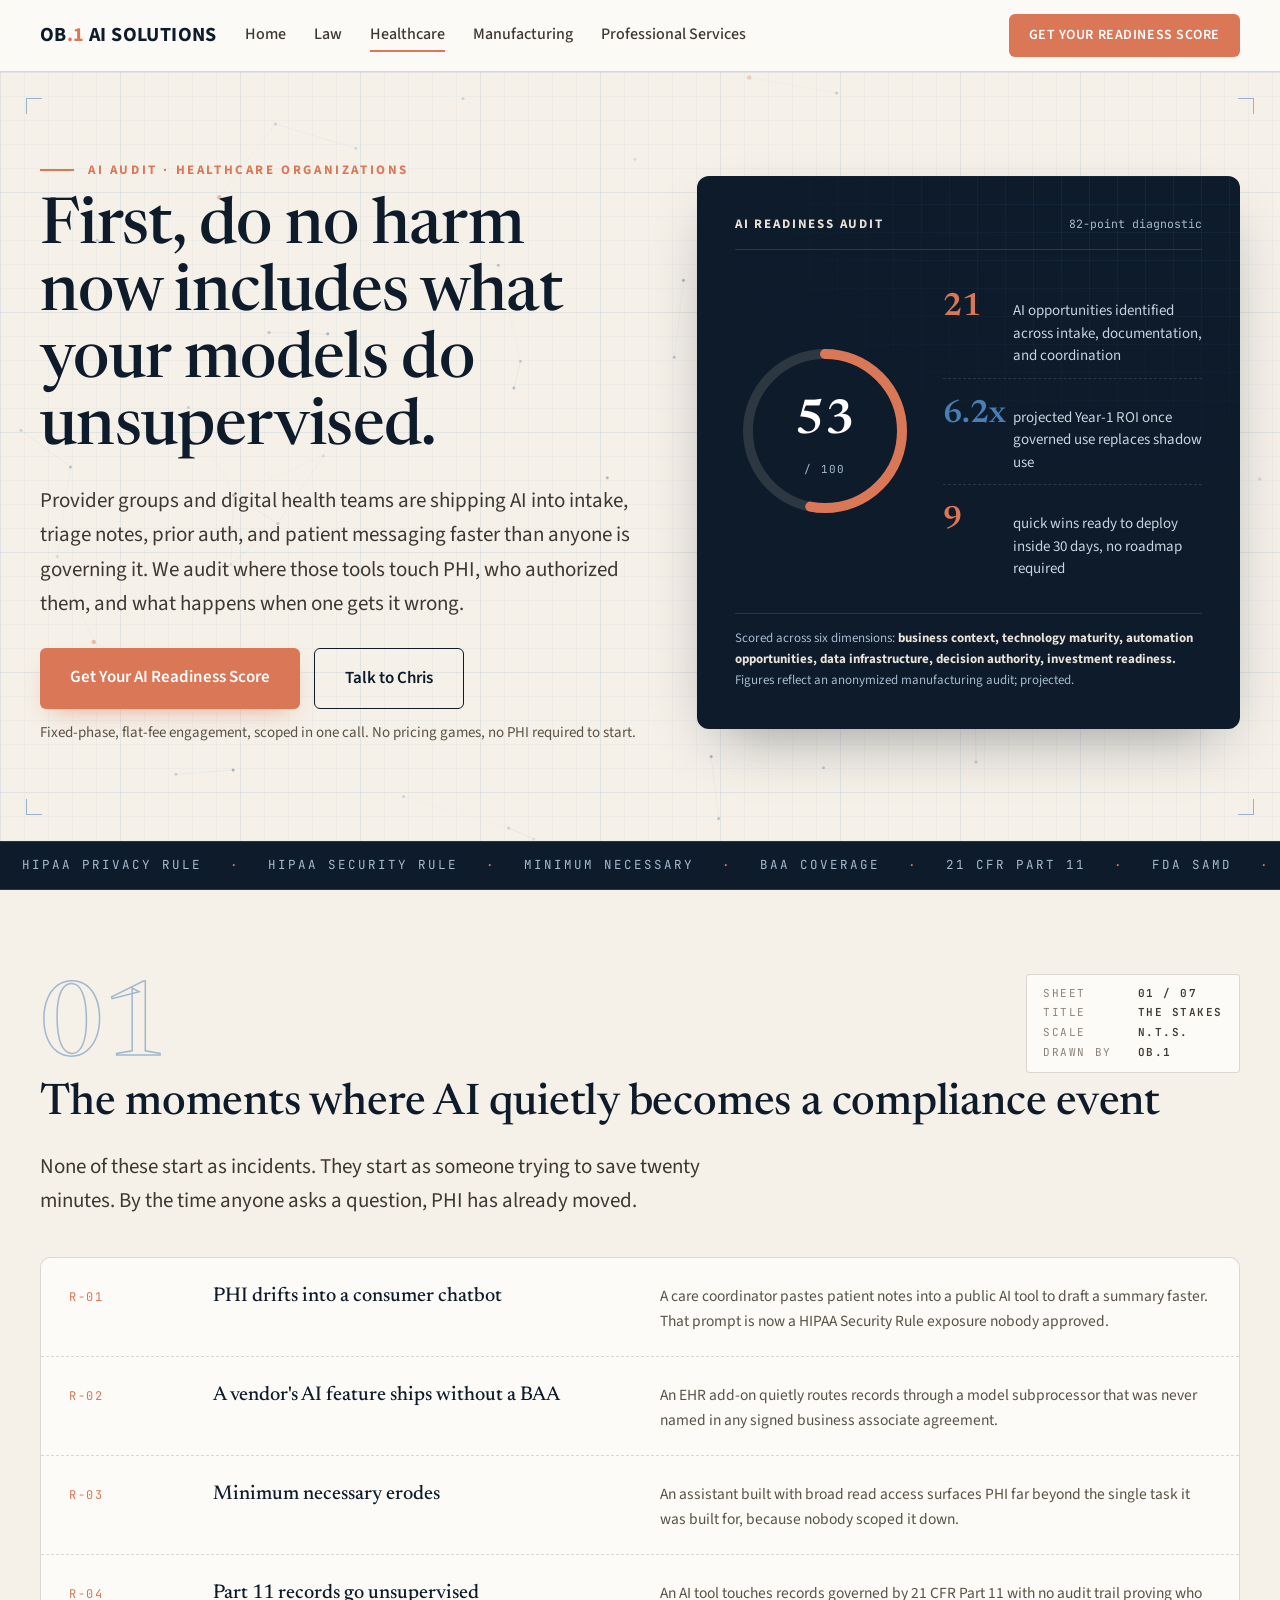
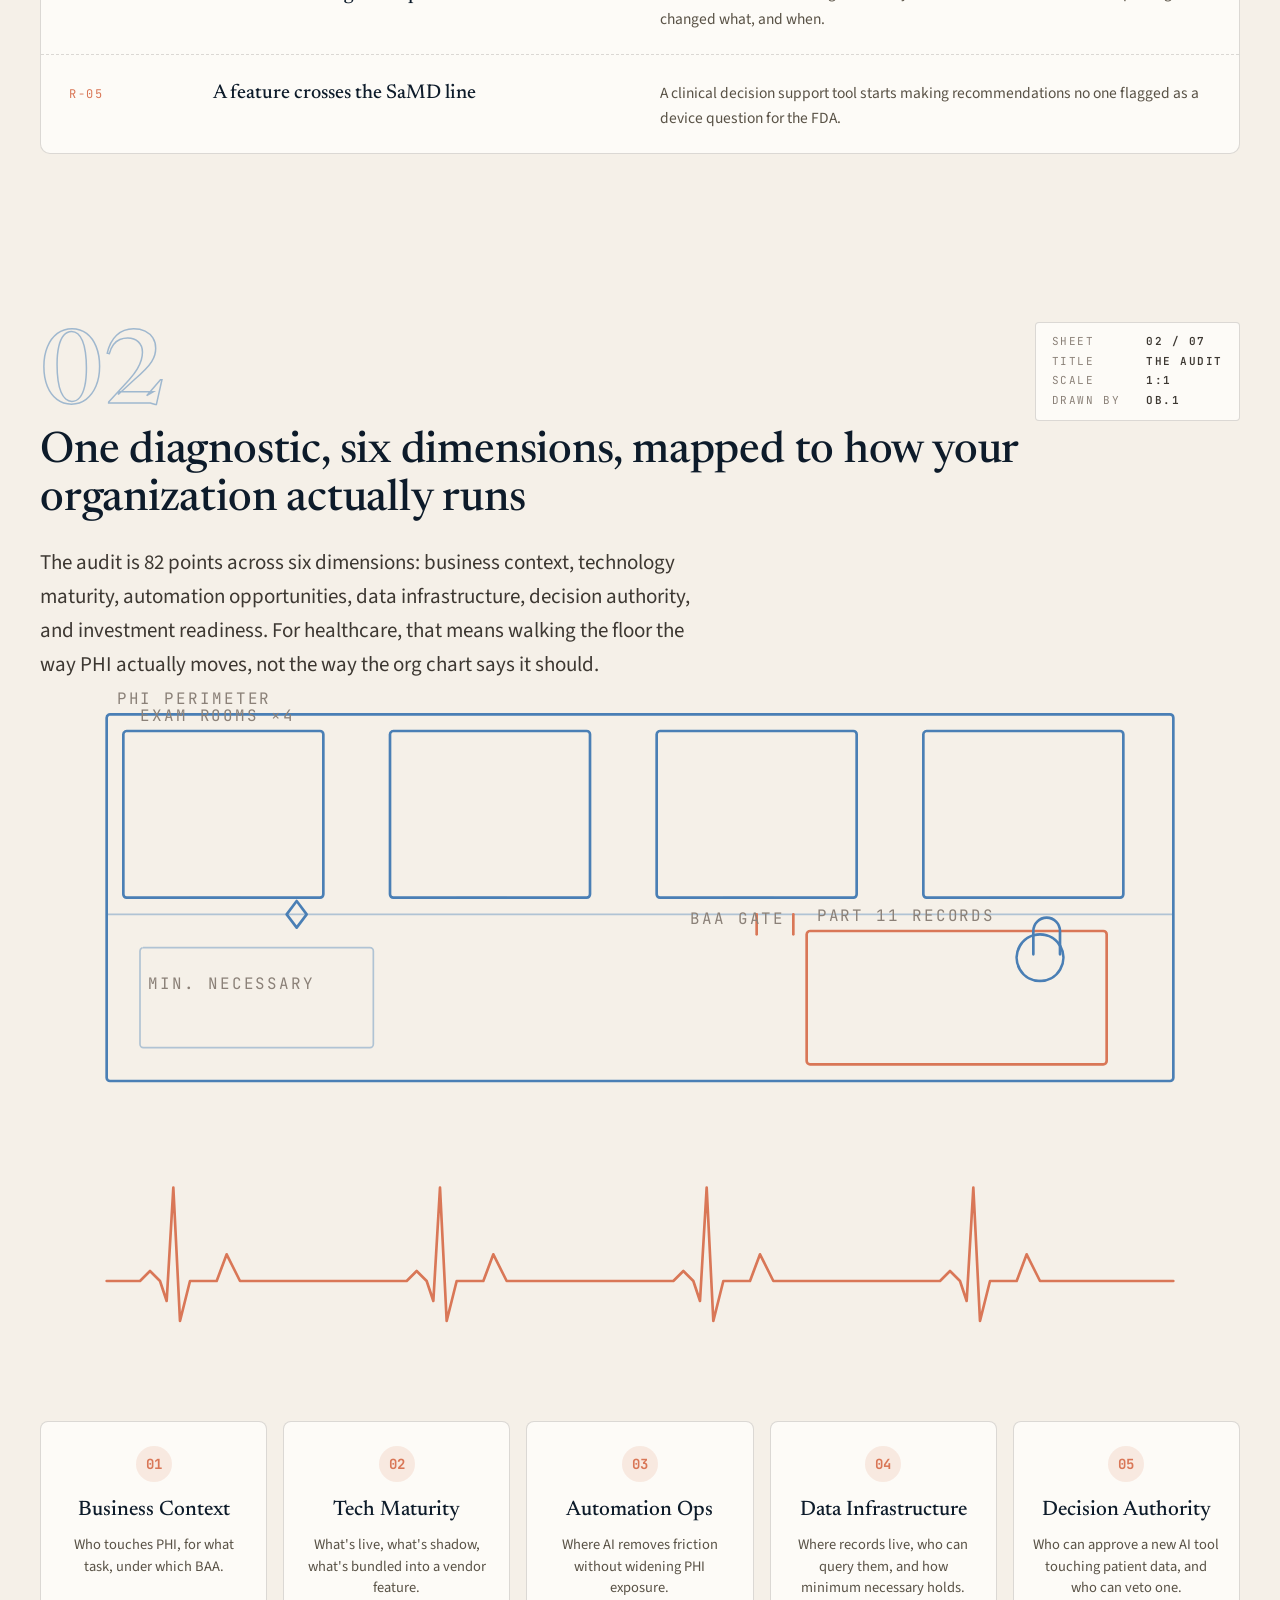
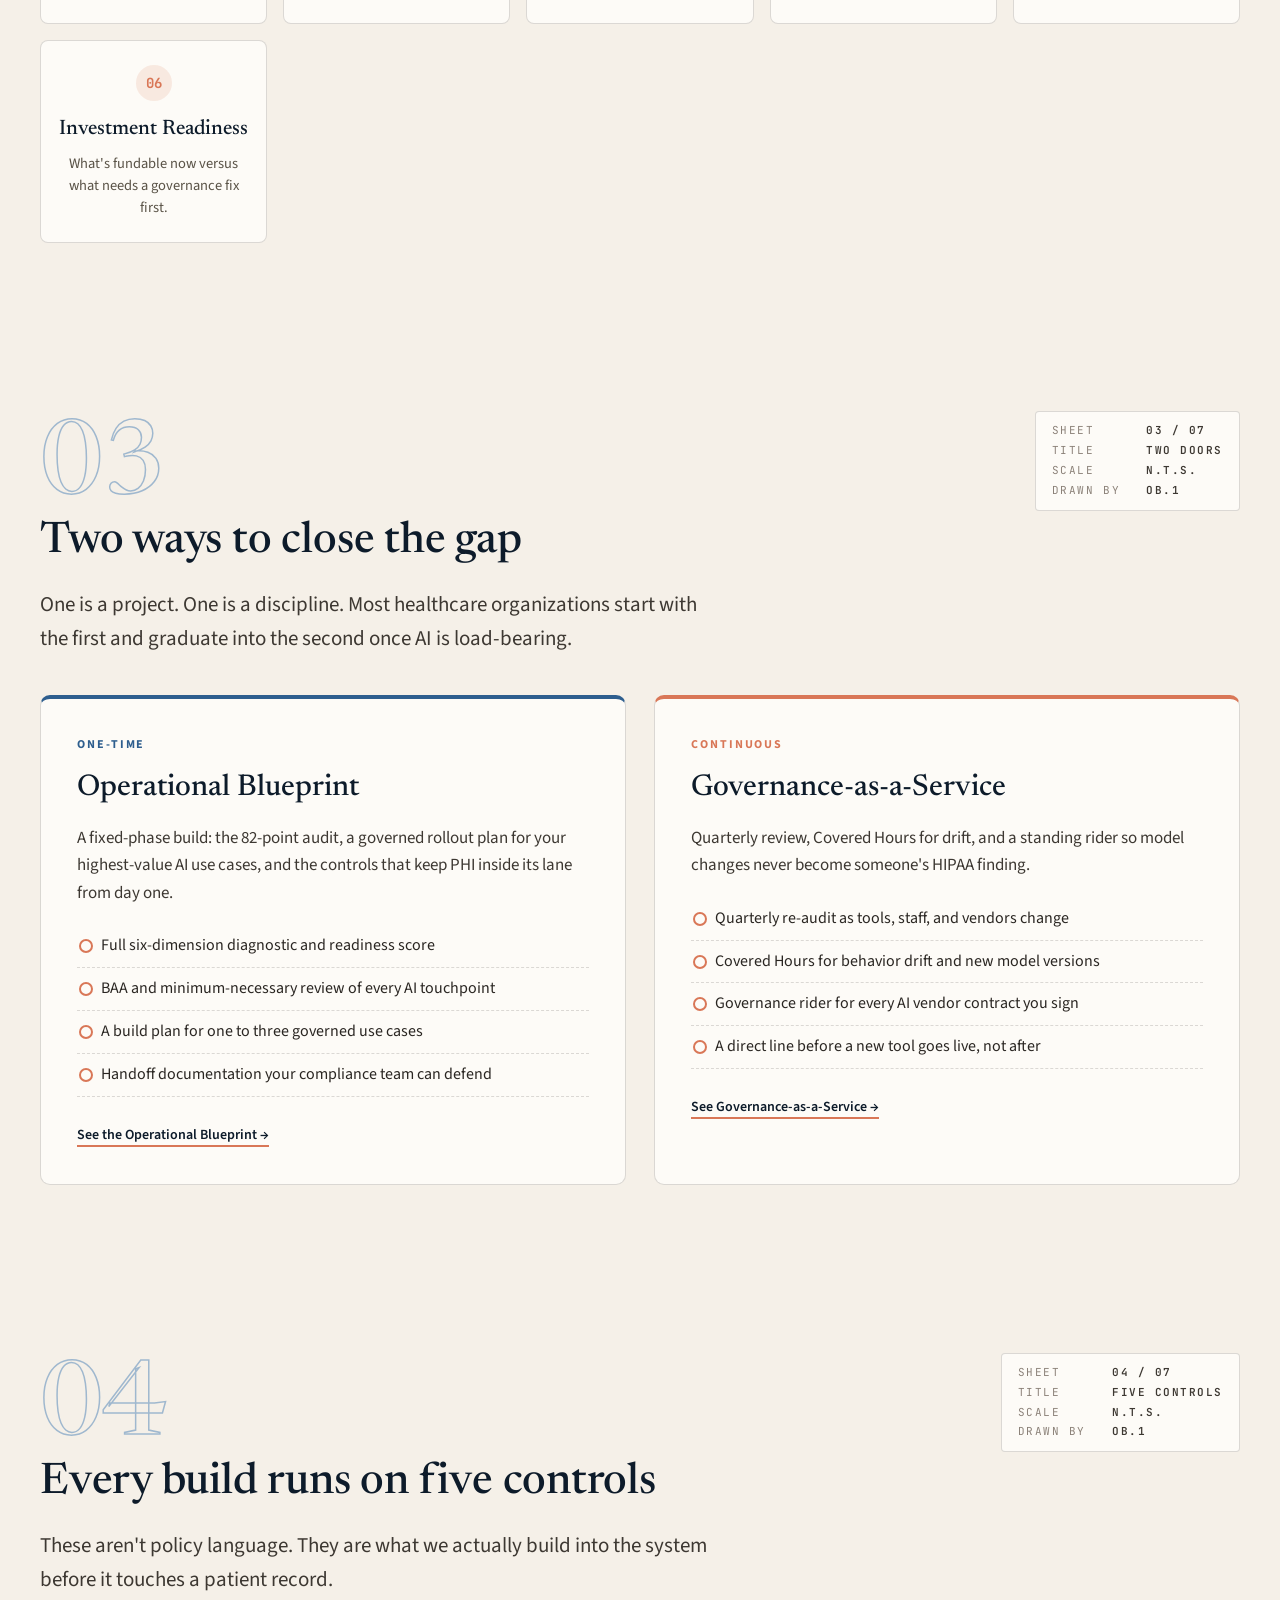
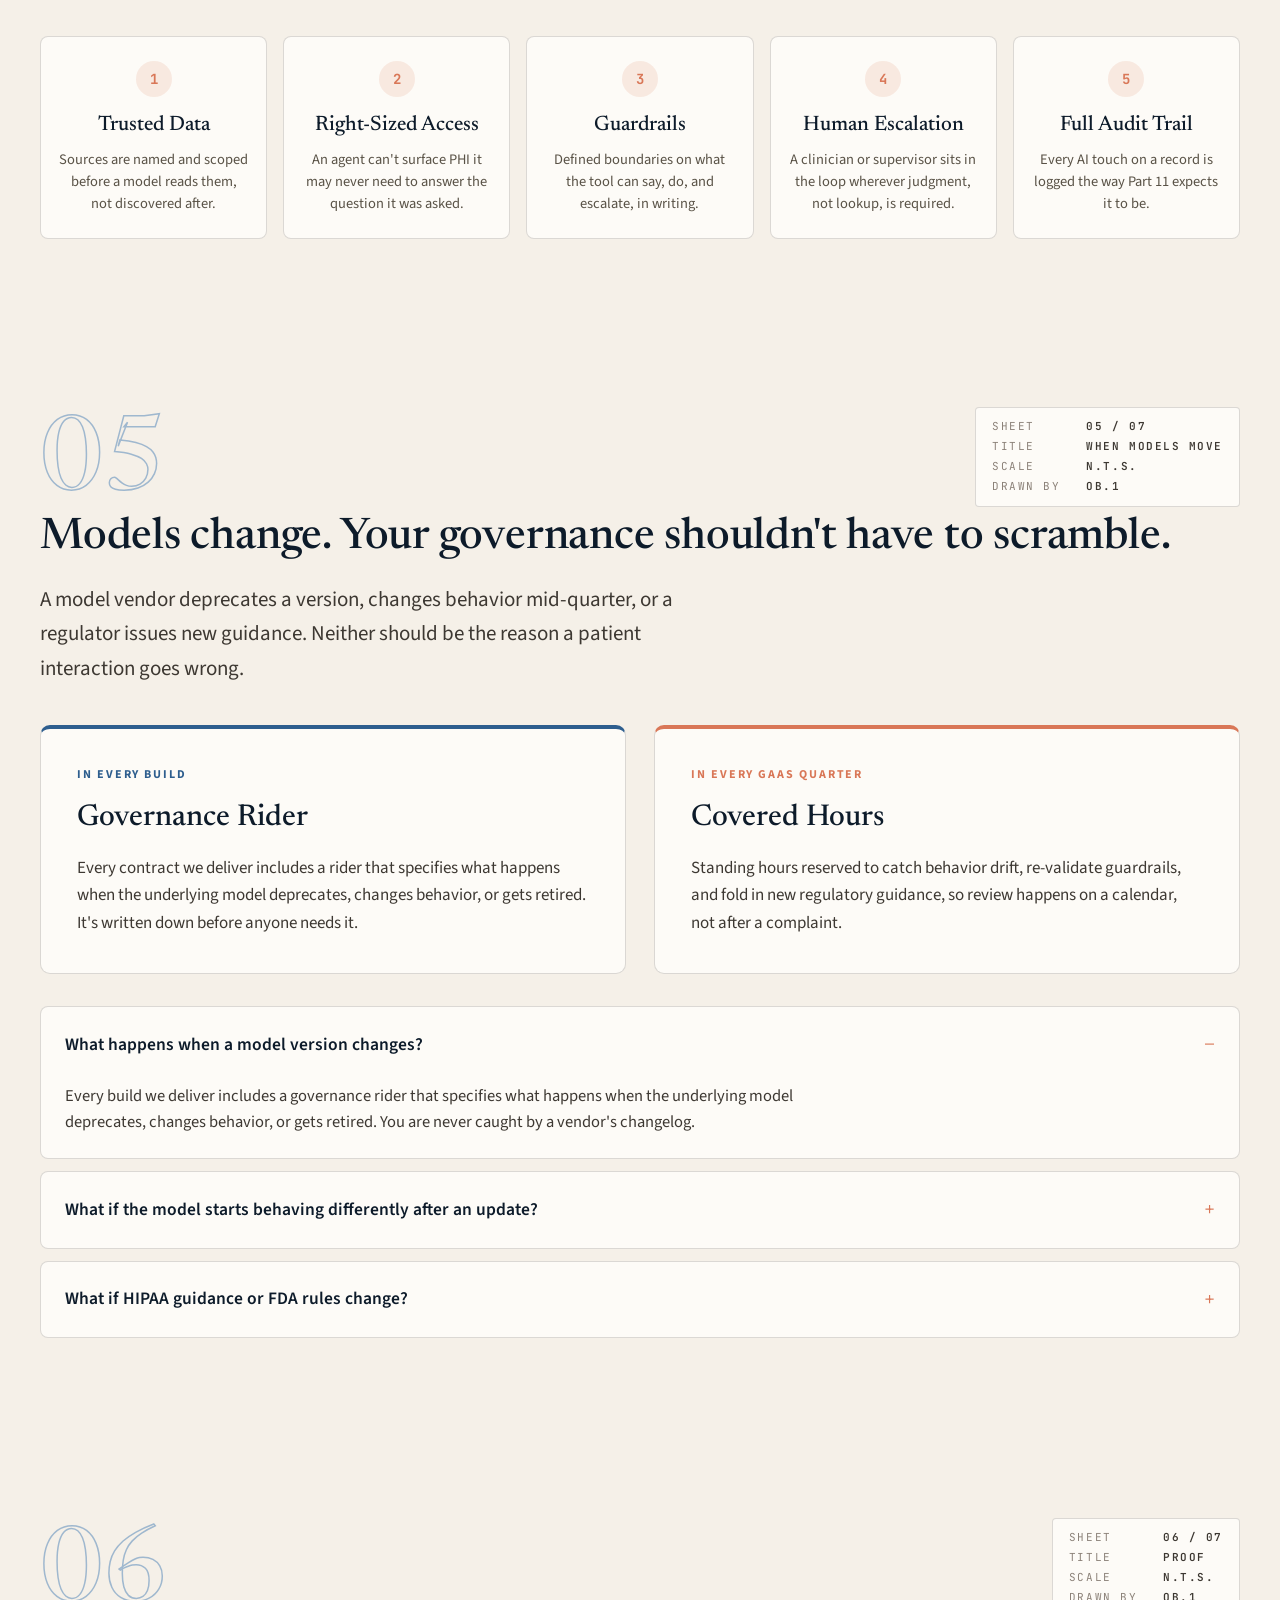
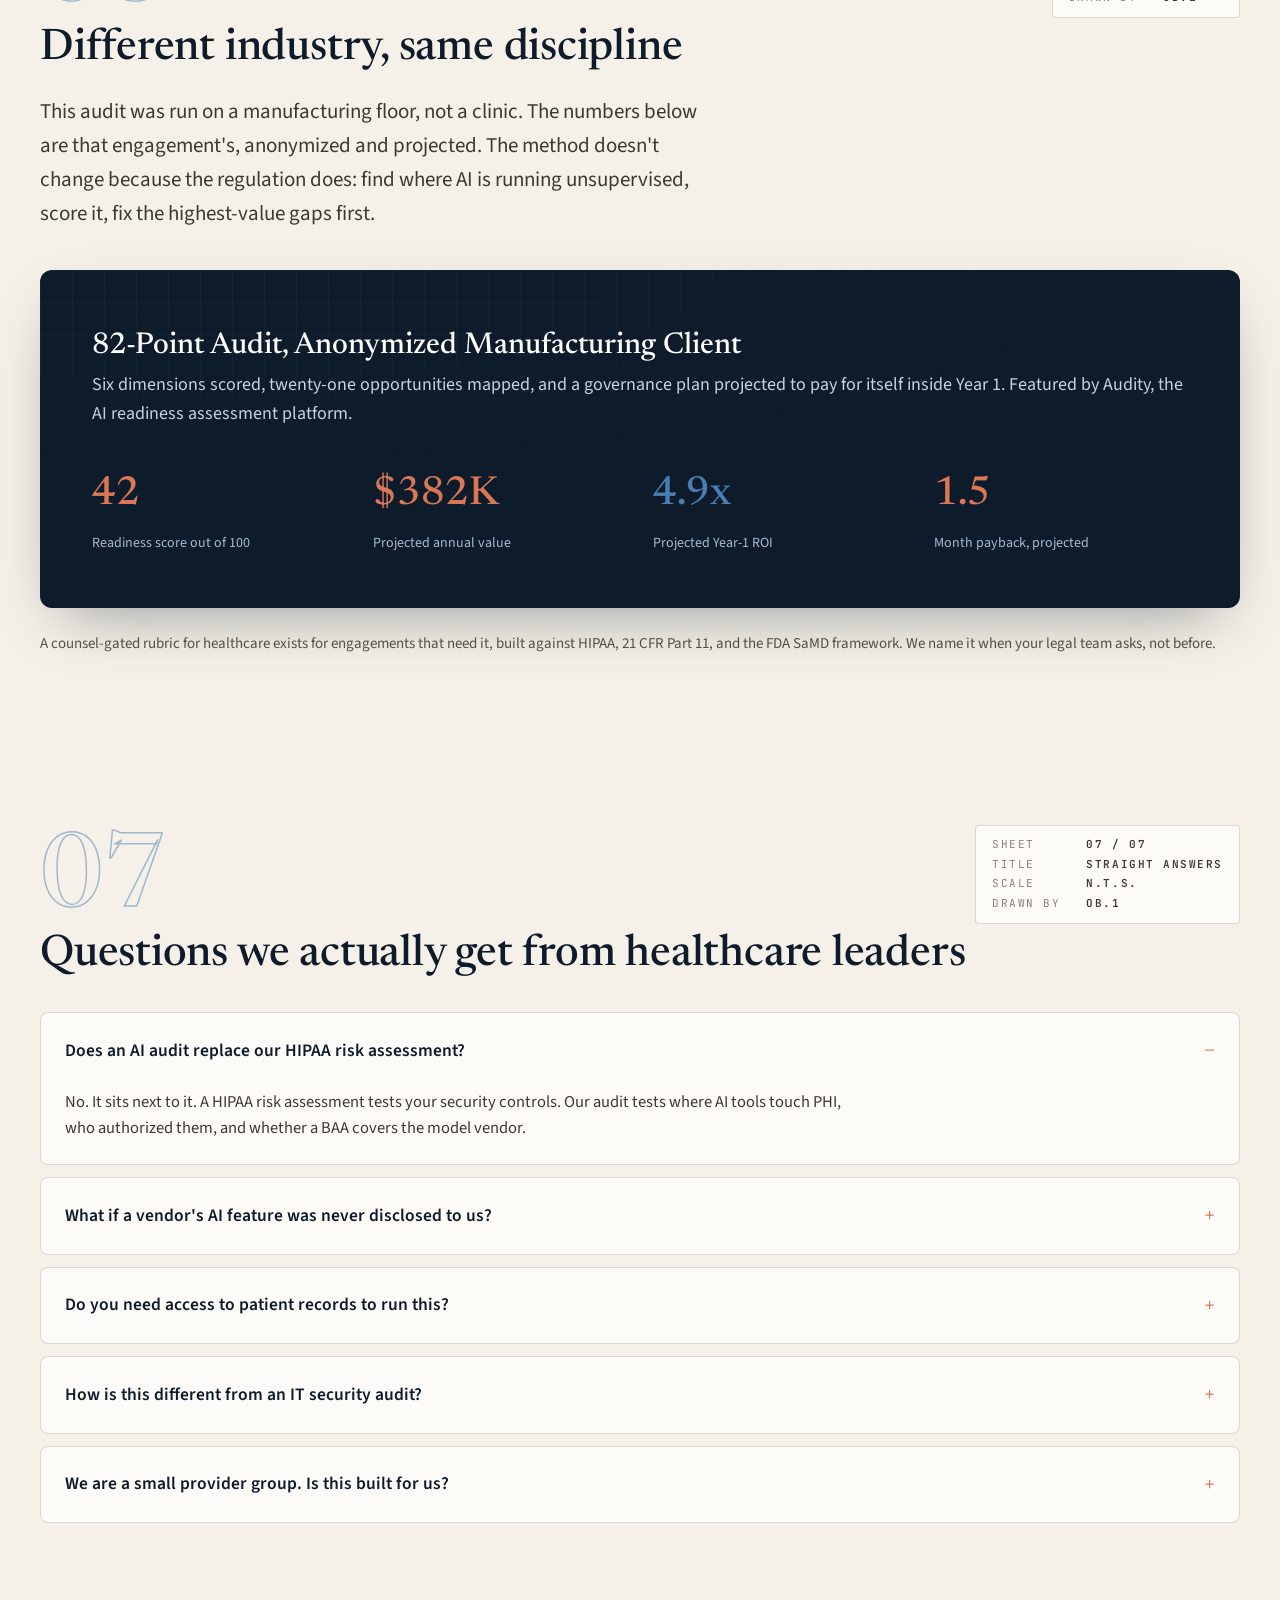
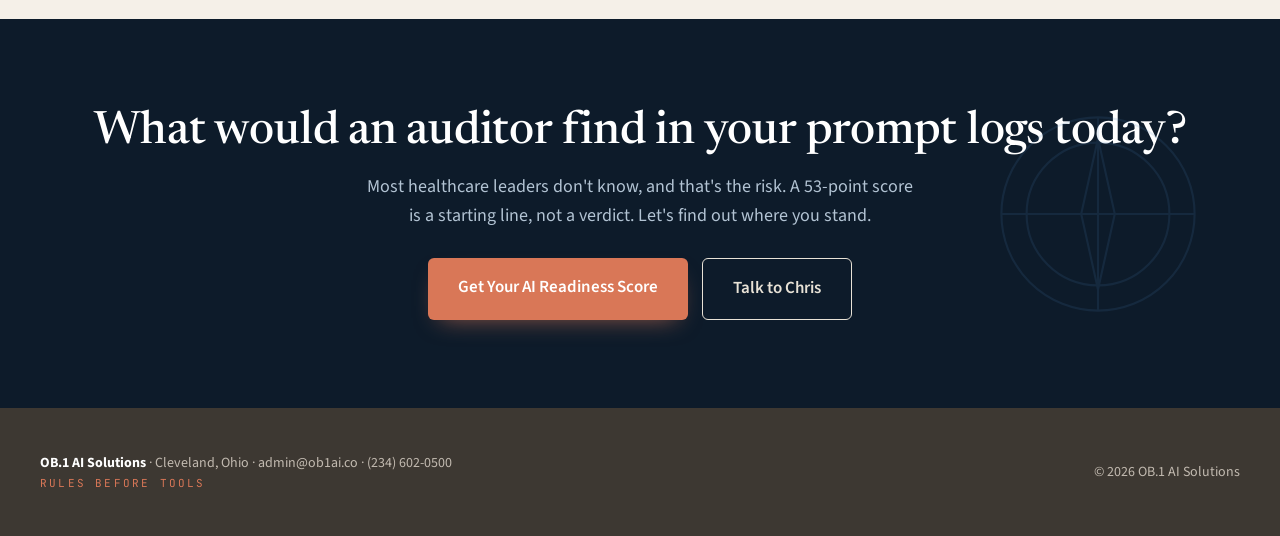
==== commit ac9d0ed2: "Apply verification findings: SEO metas, JS-off fallbacks, FAQ JSON-LD parity, a11y consistency Co-Au" ====
--- a/site/healthcare.html
+++ b/site/healthcare.html
@@ -79,7 +79,7 @@
       "name": "We are a small provider group. Is this built for us?",
       "acceptedAnswer": {
         "@type": "Answer",
-        "text": "Yes. Most of our healthcare clients are provider groups and digital health teams under 300 people, not hospital systems. The scope adjusts to your footprint."
+        "text": "Yes. This is built for provider groups and digital health teams, not hospital IT departments. The scope adjusts to your footprint."
       }
     },
     {
@@ -166,9 +166,9 @@
               <div class="num"><b>53</b><i>/ 100</i></div>
             </div>
             <div class="findings">
-              <div class="finding"><b data-count="21">0</b><span>AI opportunities identified across intake, documentation, and coordination</span></div>
-              <div class="finding blue"><b data-count="6.2" data-decimals="1" data-suffix="x">0</b><span>projected Year-1 ROI once governed use replaces shadow use</span></div>
-              <div class="finding"><b data-count="9">0</b><span>quick wins ready to deploy inside 30 days, no roadmap required</span></div>
+              <div class="finding"><b data-count="21">21</b><span>AI opportunities identified across intake, documentation, and coordination</span></div>
+              <div class="finding blue"><b data-count="6.2" data-decimals="1" data-suffix="x">6.2x</b><span>projected Year-1 ROI once governed use replaces shadow use</span></div>
+              <div class="finding"><b data-count="9">9</b><span>quick wins ready to deploy inside 30 days, no roadmap required</span></div>
             </div>
           </div>
           <div class="sc-foot">Scored across six dimensions: <b>business context, technology maturity,
@@ -456,13 +456,13 @@
     <div class="case-panel reveal d2">
       <div class="grid-veil" aria-hidden="true"></div>
       <h3>82-Point Audit, Anonymized Manufacturing Client</h3>
-      <p>Six dimensions scored, twenty-one opportunities mapped, and a governance plan that paid
-      for itself before Year 1 closed. Featured by Audity, the AI readiness assessment platform.</p>
+      <p>Six dimensions scored, twenty-one opportunities mapped, and a governance plan projected
+      to pay for itself inside Year 1. Featured by Audity, the AI readiness assessment platform.</p>
       <div class="case-stats">
-        <div><b data-count="53">0</b><span>Readiness score out of 100</span></div>
-        <div><b data-count="487" data-prefix="$" data-suffix="K">0</b><span>Projected annual value</span></div>
-        <div class="bl"><b data-count="6.2" data-decimals="1" data-suffix="x">0</b><span>Projected Year-1 ROI</span></div>
-        <div><b data-count="1.9" data-decimals="1">0</b><span>Month payback, projected</span></div>
+        <div><b data-count="53">53</b><span>Readiness score out of 100</span></div>
+        <div><b data-count="487" data-prefix="$" data-suffix="K">$487K</b><span>Projected annual value</span></div>
+        <div class="bl"><b data-count="6.2" data-decimals="1" data-suffix="x">6.2x</b><span>Projected Year-1 ROI</span></div>
+        <div><b data-count="1.9" data-decimals="1">1.9</b><span>Month payback, projected</span></div>
       </div>
     </div>
     <p class="micro reveal d3" style="margin-top:24px">A counsel-gated rubric for healthcare exists
@@ -509,8 +509,8 @@
       </details>
       <details class="faq">
         <summary>We are a small provider group. Is this built for us?</summary>
-        <p>Yes. Most of our healthcare clients are provider groups and digital health teams under
-        300 people, not hospital systems. The scope adjusts to your footprint.</p>
+        <p>Yes. This is built for provider groups and digital health teams, not hospital IT
+        departments. The scope adjusts to your footprint.</p>
       </details>
     </div>
   </div>
--- a/site/css/ob1.css
+++ b/site/css/ob1.css
@@ -148,13 +148,15 @@
   background-size:28px 28px;mask-image:radial-gradient(120% 90% at 80% 0%,#000 0%,transparent 70%)}
 .sc-head{display:flex;justify-content:space-between;align-items:baseline;border-bottom:1px solid var(--hairline-d);padding-bottom:14px;margin-bottom:22px;position:relative;z-index:2}
 .sc-head b{font-size:13px;letter-spacing:.14em;text-transform:uppercase}
-.sc-head span{font-size:12.5px;color:var(--t-on-navy-dim);font-family:var(--mono)}
+.sc-head span{font-size:11.5px;color:var(--t-on-navy-dim);font-family:var(--mono);text-align:right;max-width:46%;line-height:1.4}
 .dial-row{display:flex;gap:28px;align-items:center;position:relative;z-index:2}
 .dial{position:relative;width:180px;height:180px;flex:none}
 .dial svg{transform:rotate(-90deg);overflow:visible}
 .dial .num{position:absolute;inset:0;display:flex;flex-direction:column;align-items:center;justify-content:center}
 .dial .num b{font-size:48px;font-family:var(--serif);font-weight:600;color:#fff}
 .dial .num i{font-style:normal;font-size:11px;letter-spacing:.12em;color:var(--t-on-navy-dim);font-family:var(--mono)}
+/* static 53% default so the dial never reads as a full ring without JS */
+.dial-arc{stroke-dasharray:483.8;stroke-dashoffset:227.4}
 .findings{flex:1;display:flex;flex-direction:column}
 .finding{display:flex;gap:14px;align-items:baseline;padding:10px 0;border-bottom:1px dashed var(--hairline-d)}
 .finding:last-child{border-bottom:none}
@@ -216,6 +218,7 @@
 .chip{background:var(--paper);border:1px solid var(--hairline);border-radius:100px;padding:9px 18px;font-size:14.5px;font-weight:500;color:var(--navy)}
 .chip small{color:#595246;font-weight:400}
 .chip.hot{border-color:var(--orange);background:rgba(217,119,87,.08)}
+.arr{color:var(--orange);font-weight:700}
 
 /* Quotes / proof ----------------------------------------------------------- */
 .quote{background:var(--paper);border:1px solid var(--hairline);border-radius:10px;padding:30px}
@@ -293,7 +296,9 @@
   .stat-band .wrap{grid-template-columns:1fr;gap:22px}
   .sheet-head{flex-direction:column;align-items:flex-start;gap:10px}
   .titleblock{display:none}
-  nav.ob1 a.nl{display:none}
+  nav.ob1 .wrap{flex-wrap:wrap;gap:8px 18px}
+  nav.ob1 a.nl{font-size:14px}
+  nav.ob1 .cta{padding:8px 14px;font-size:12.5px}
   .wrap{padding:0 22px}
   .compass{display:none}
 }
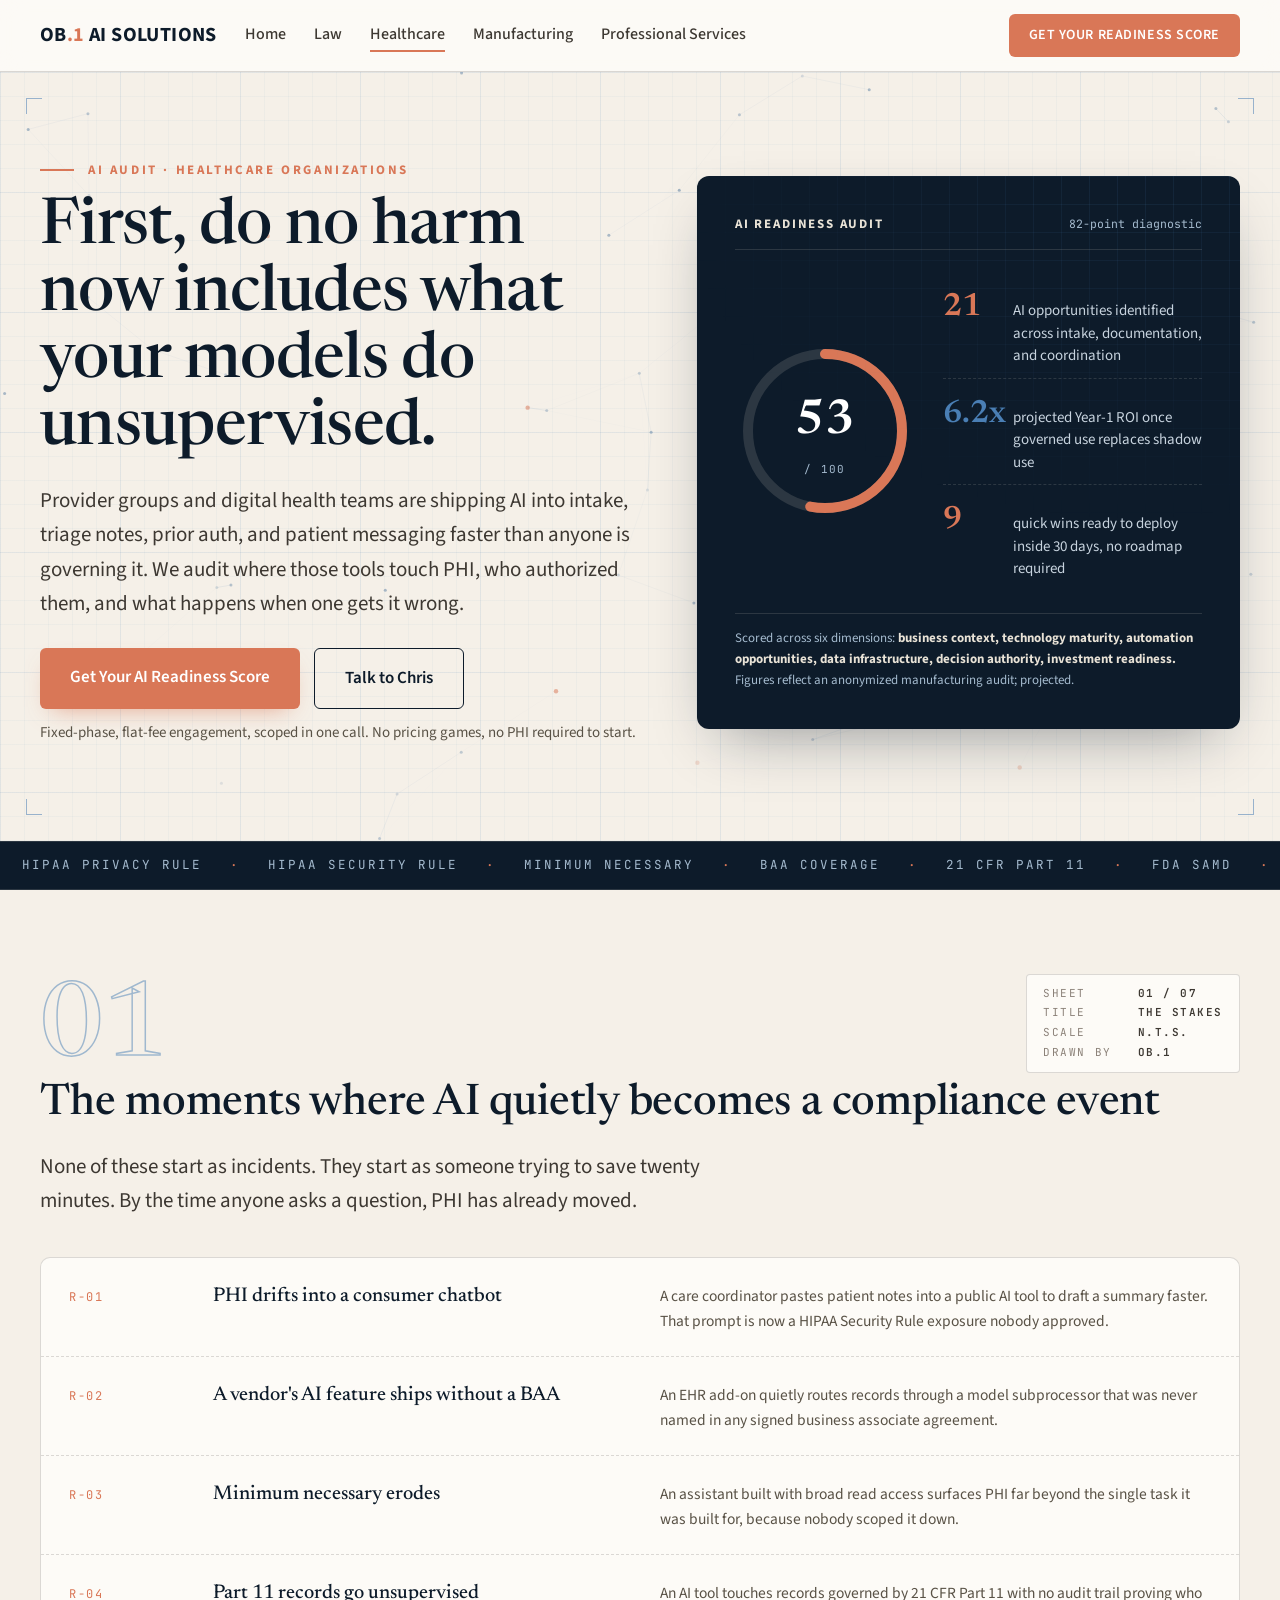
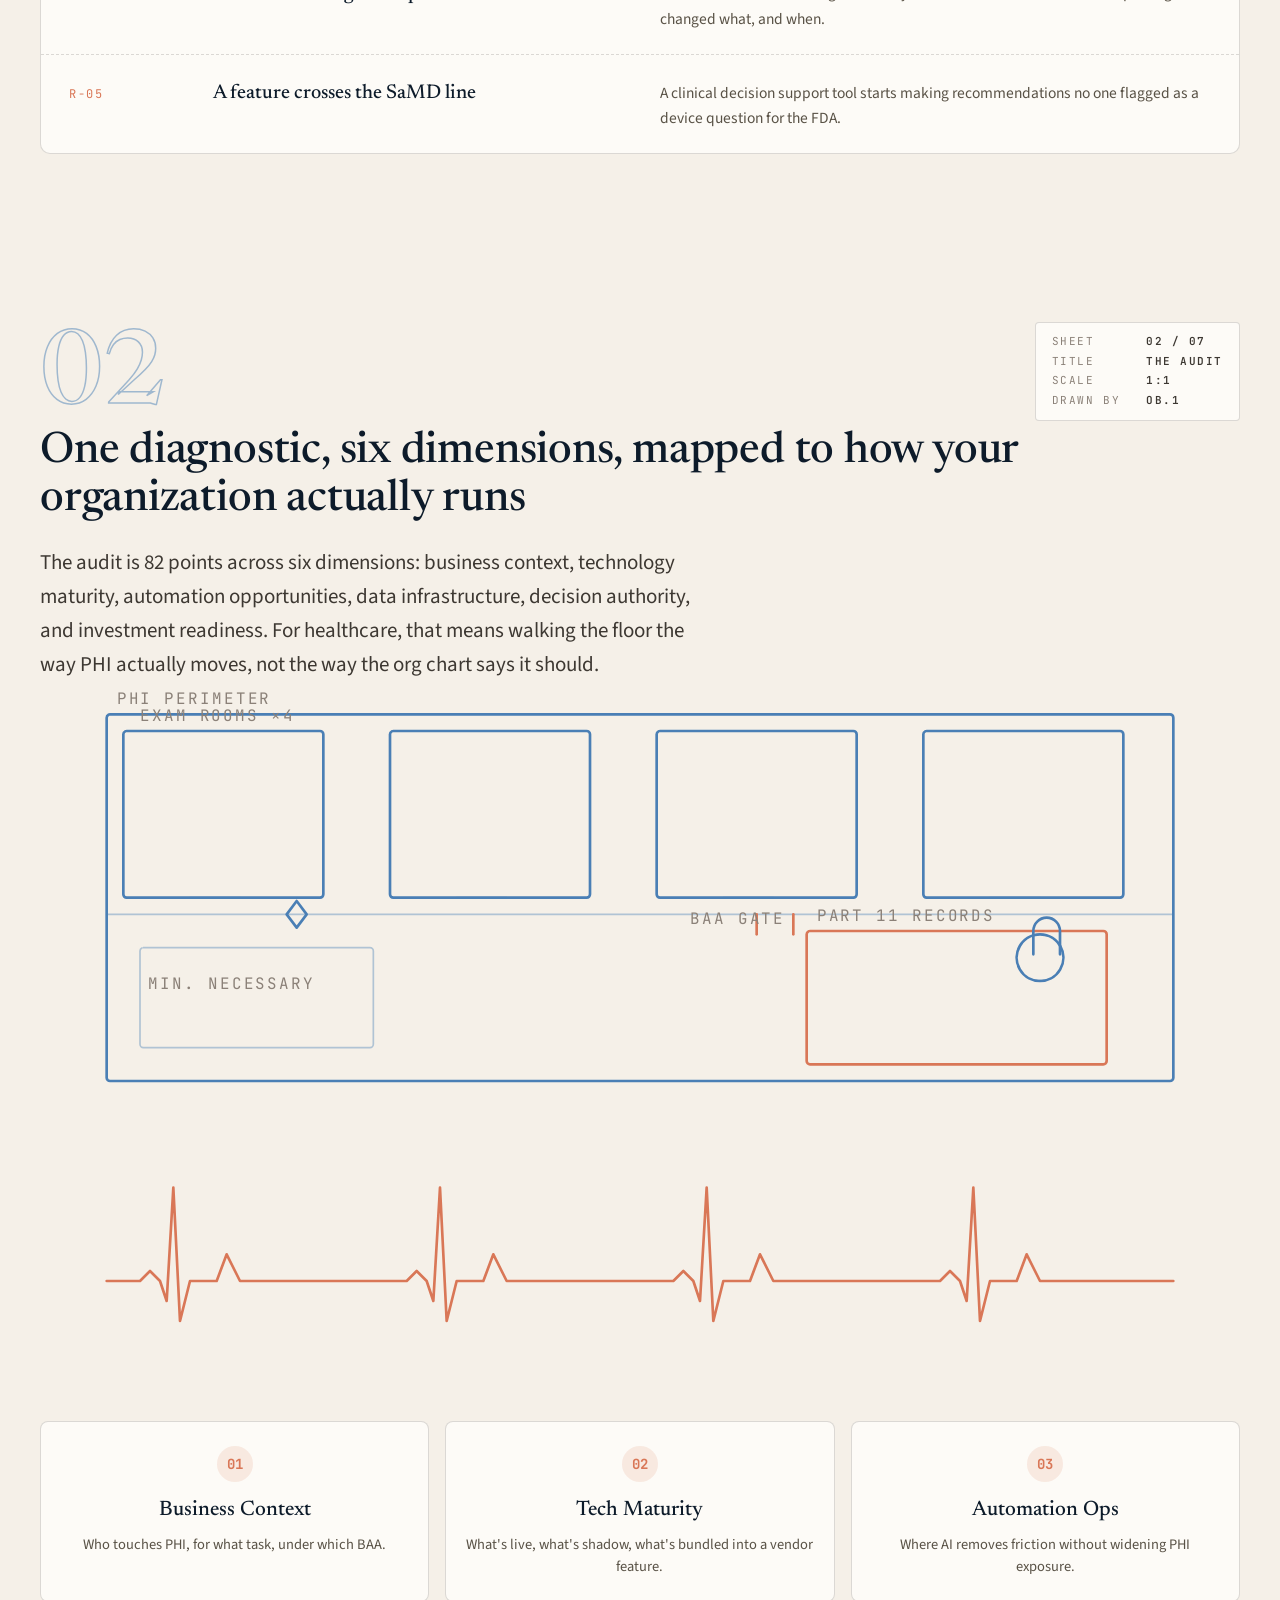
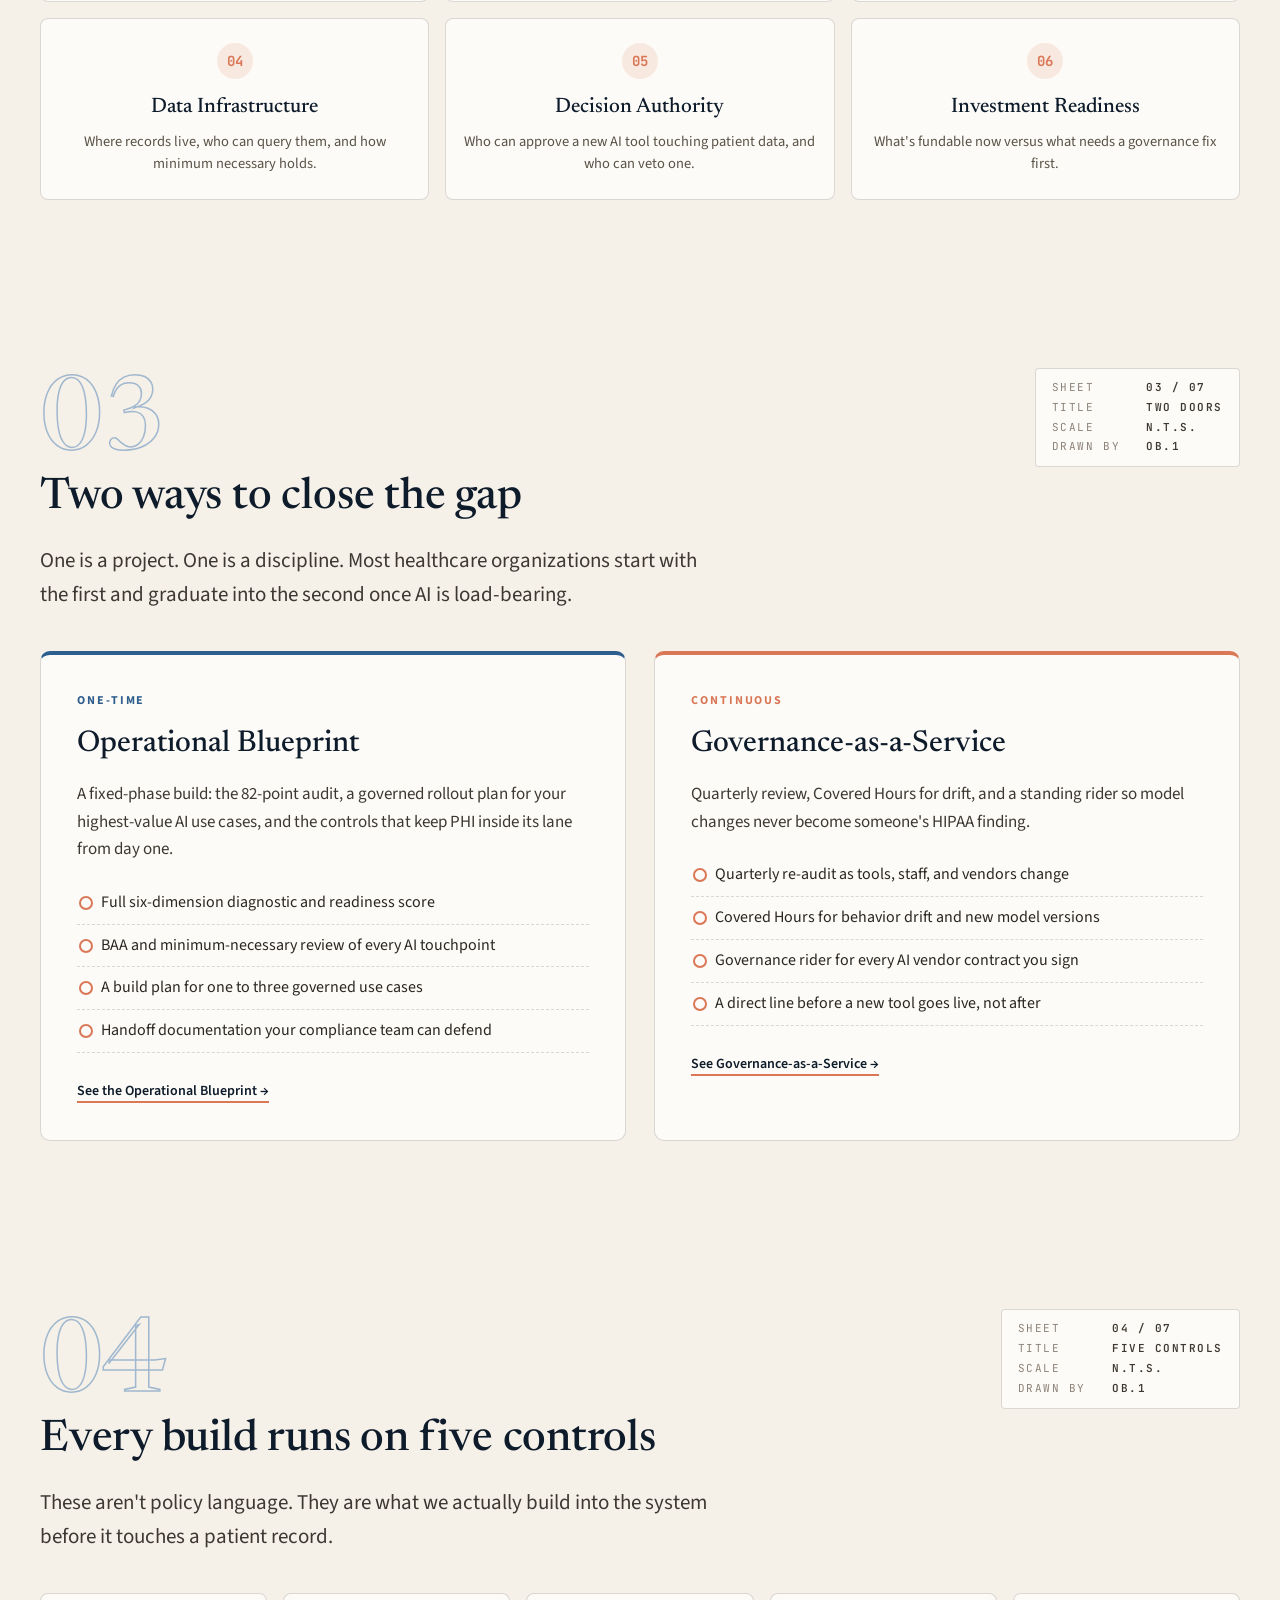
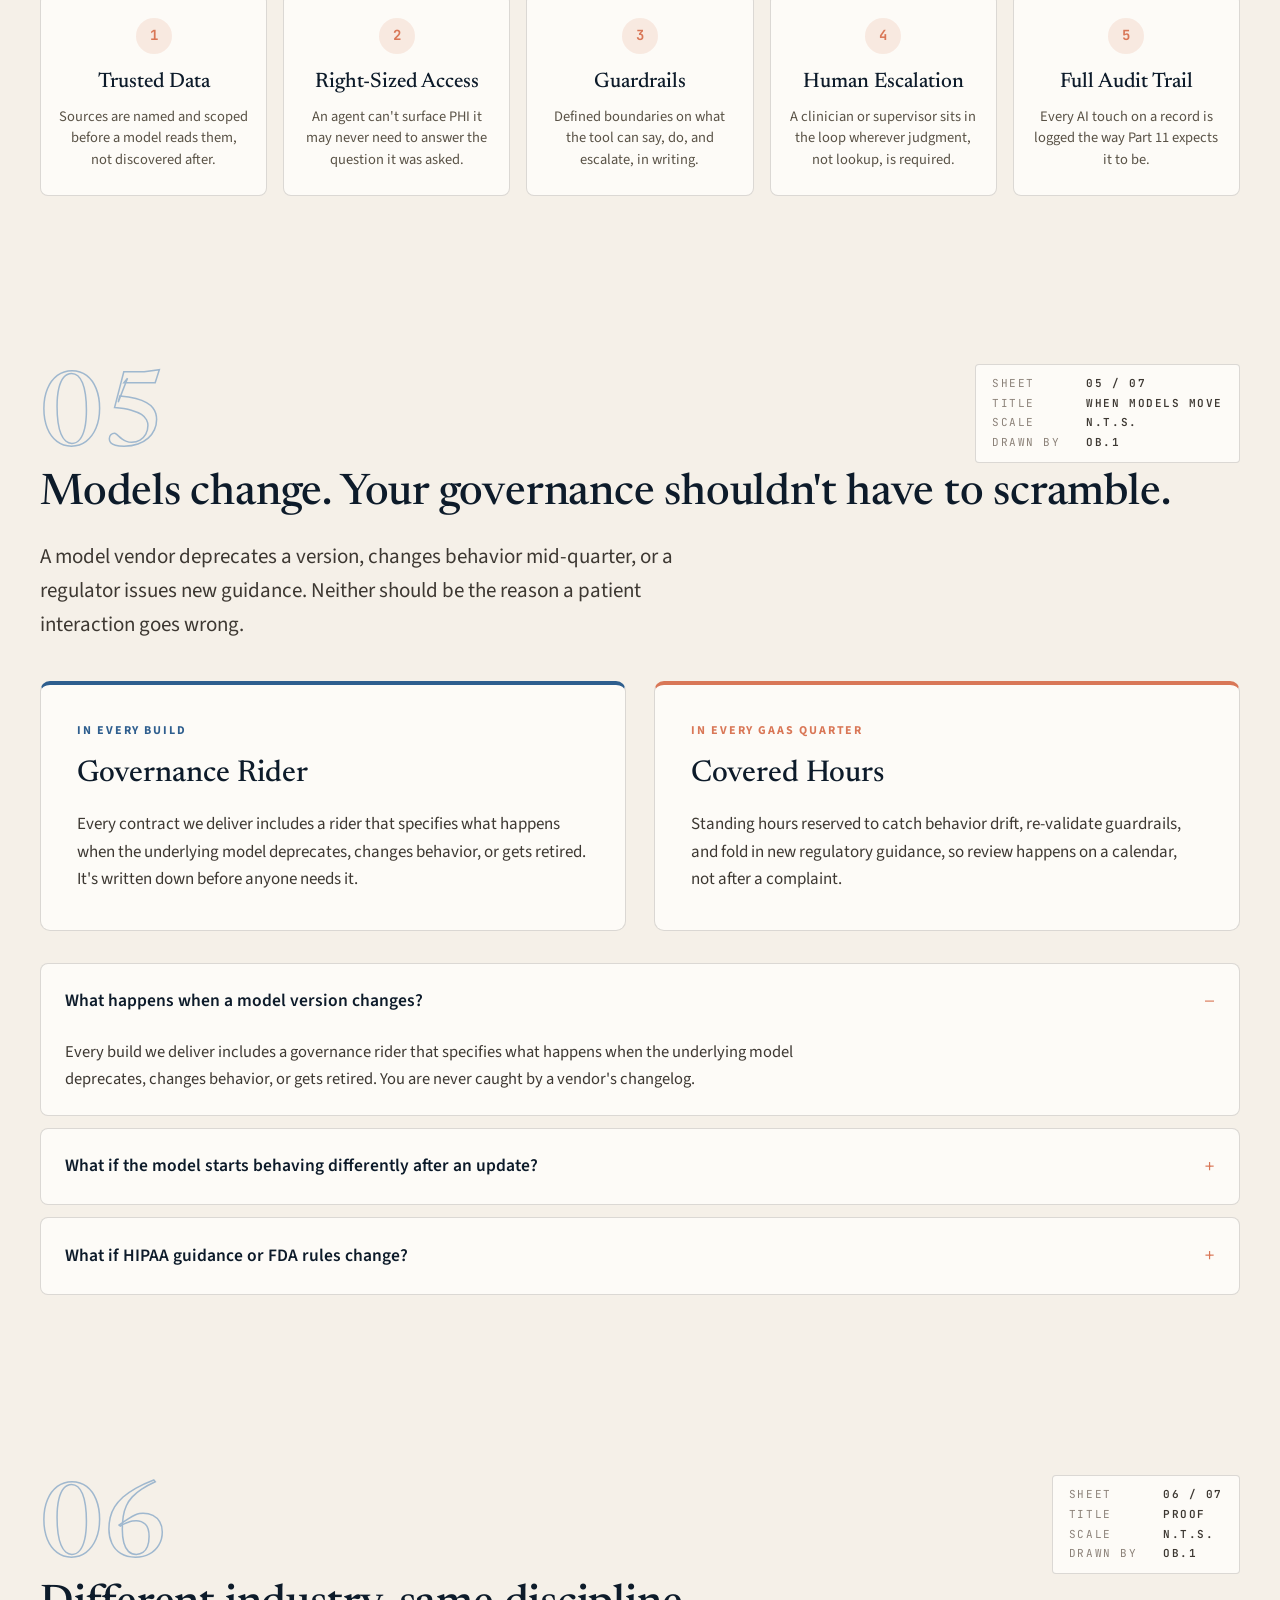
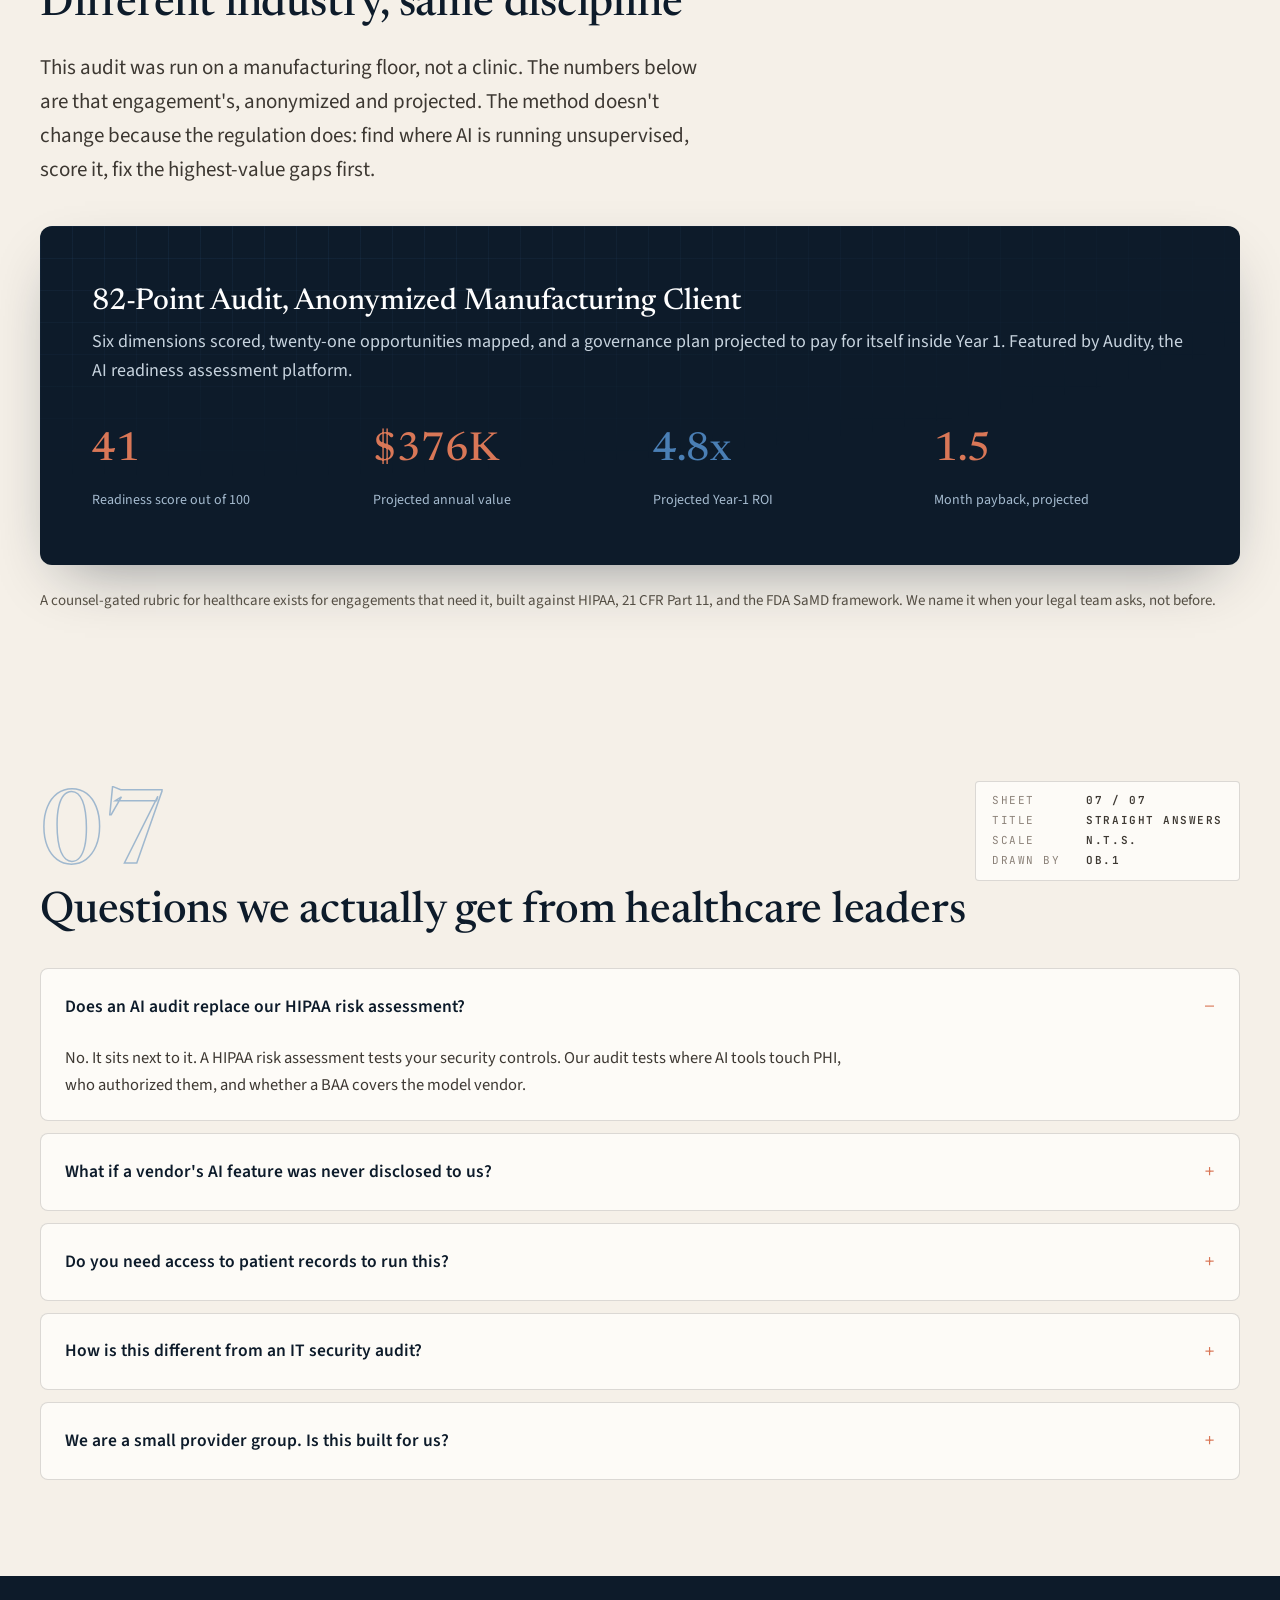
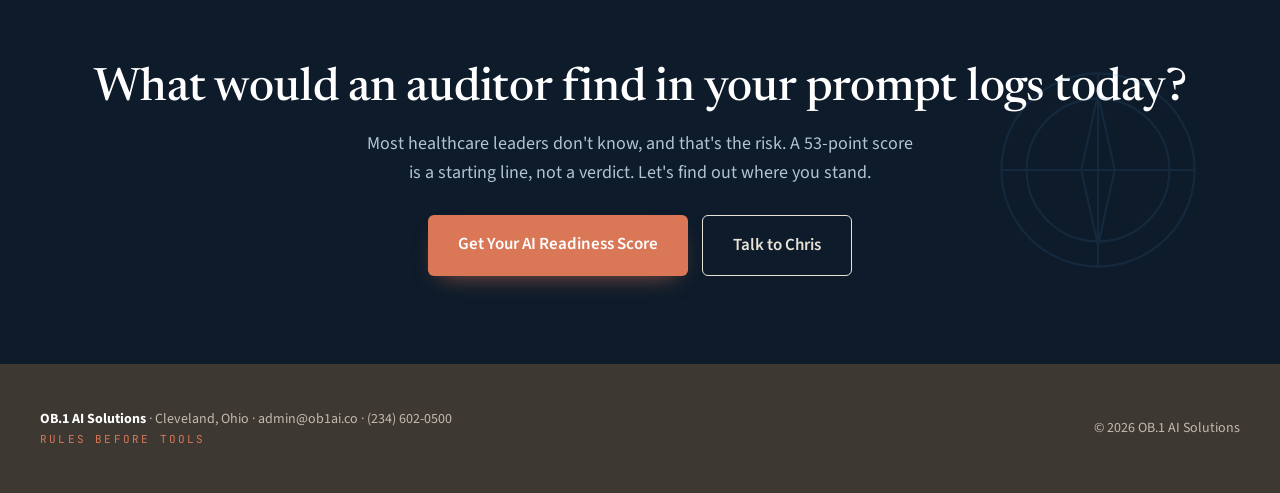
==== commit e455a83a: "Polish: favicon, hub drawer link styling, healthcare dimension grid, ledger link fix Co-Authored-By:" ====
--- a/site/healthcare.html
+++ b/site/healthcare.html
@@ -5,6 +5,7 @@
 <meta name="viewport" content="width=device-width, initial-scale=1">
 <title>AI Audit for Healthcare Organizations | OB.1 AI Solutions · Rules Before Tools</title>
 <meta name="description" content="AI audit for healthcare organizations and digital health teams. A HIPAA-aware governance diagnostic that finds where AI touches PHI before regulators do.">
+<link rel="icon" href="data:image/svg+xml,%3Csvg xmlns=%27http://www.w3.org/2000/svg%27 viewBox=%270 0 64 64%27%3E%3Crect width=%2764%27 height=%2764%27 rx=%2712%27 fill=%27%230D1B2A%27/%3E%3Ctext x=%2732%27 y=%2746%27 font-family=%27Georgia,serif%27 font-size=%2736%27 font-style=%27italic%27 fill=%27%23D97757%27 text-anchor=%27middle%27%3E.1%3C/text%3E%3C/svg%3E">
 <link rel="canonical" href="https://ob1ai.co/healthcare">
 <meta property="og:title" content="AI Audit for Healthcare Organizations | OB.1 AI Solutions">
 <meta property="og:description" content="A HIPAA-aware AI governance diagnostic for provider groups and digital health teams. Rules before tools.">
@@ -308,7 +309,7 @@
       </svg>
     </div>
 
-    <div class="controls reveal d3">
+    <div class="controls six reveal d3">
       <div class="control"><div class="dot">01</div><b>Business Context</b><span>Who touches PHI, for what task, under which BAA.</span></div>
       <div class="control"><div class="dot">02</div><b>Tech Maturity</b><span>What's live, what's shadow, what's bundled into a vendor feature.</span></div>
       <div class="control"><div class="dot">03</div><b>Automation Ops</b><span>Where AI removes friction without widening PHI exposure.</span></div>
--- a/site/css/ob1.css
+++ b/site/css/ob1.css
@@ -198,6 +198,7 @@
 
 /* Controls grid (agentic five) --------------------------------------------- */
 .controls{display:grid;grid-template-columns:repeat(5,1fr);gap:16px;margin-top:40px}
+.controls.six{grid-template-columns:repeat(3,1fr)}
 .control{background:var(--paper);border:1px solid var(--hairline);border-radius:8px;padding:24px 18px;text-align:center;transition:transform .3s var(--ease-out),border-color .3s}
 .control:hover{transform:translateY(-4px);border-color:rgba(217,119,87,.5)}
 .control b{display:block;font-family:var(--serif);font-size:21px;font-weight:500;color:var(--navy);margin-bottom:6px}
@@ -210,6 +211,7 @@
 .ledger-row:last-child{border-bottom:none}
 .ledger-row:hover{background:rgba(74,127,181,.05)}
 .ledger-row .no{font-family:var(--mono);font-size:12px;letter-spacing:.14em;color:var(--orange)}
+a.ledger-row{text-decoration:none;color:inherit}
 .ledger-row b{font-family:var(--serif);font-size:20px;font-weight:500;color:var(--navy)}
 .ledger-row span{font-size:15.5px;color:#595246}
 
@@ -289,7 +291,7 @@
 @media(max-width:980px){
   .hero .wrap{grid-template-columns:1fr}
   .doors,.quotes{grid-template-columns:1fr}
-  .controls{grid-template-columns:repeat(2,1fr)}
+  .controls,.controls.six{grid-template-columns:repeat(2,1fr)}
   .case-stats{grid-template-columns:repeat(2,1fr)}
   .ledger-row{grid-template-columns:70px 1fr;gap:10px}
   .ledger-row span{grid-column:2}
